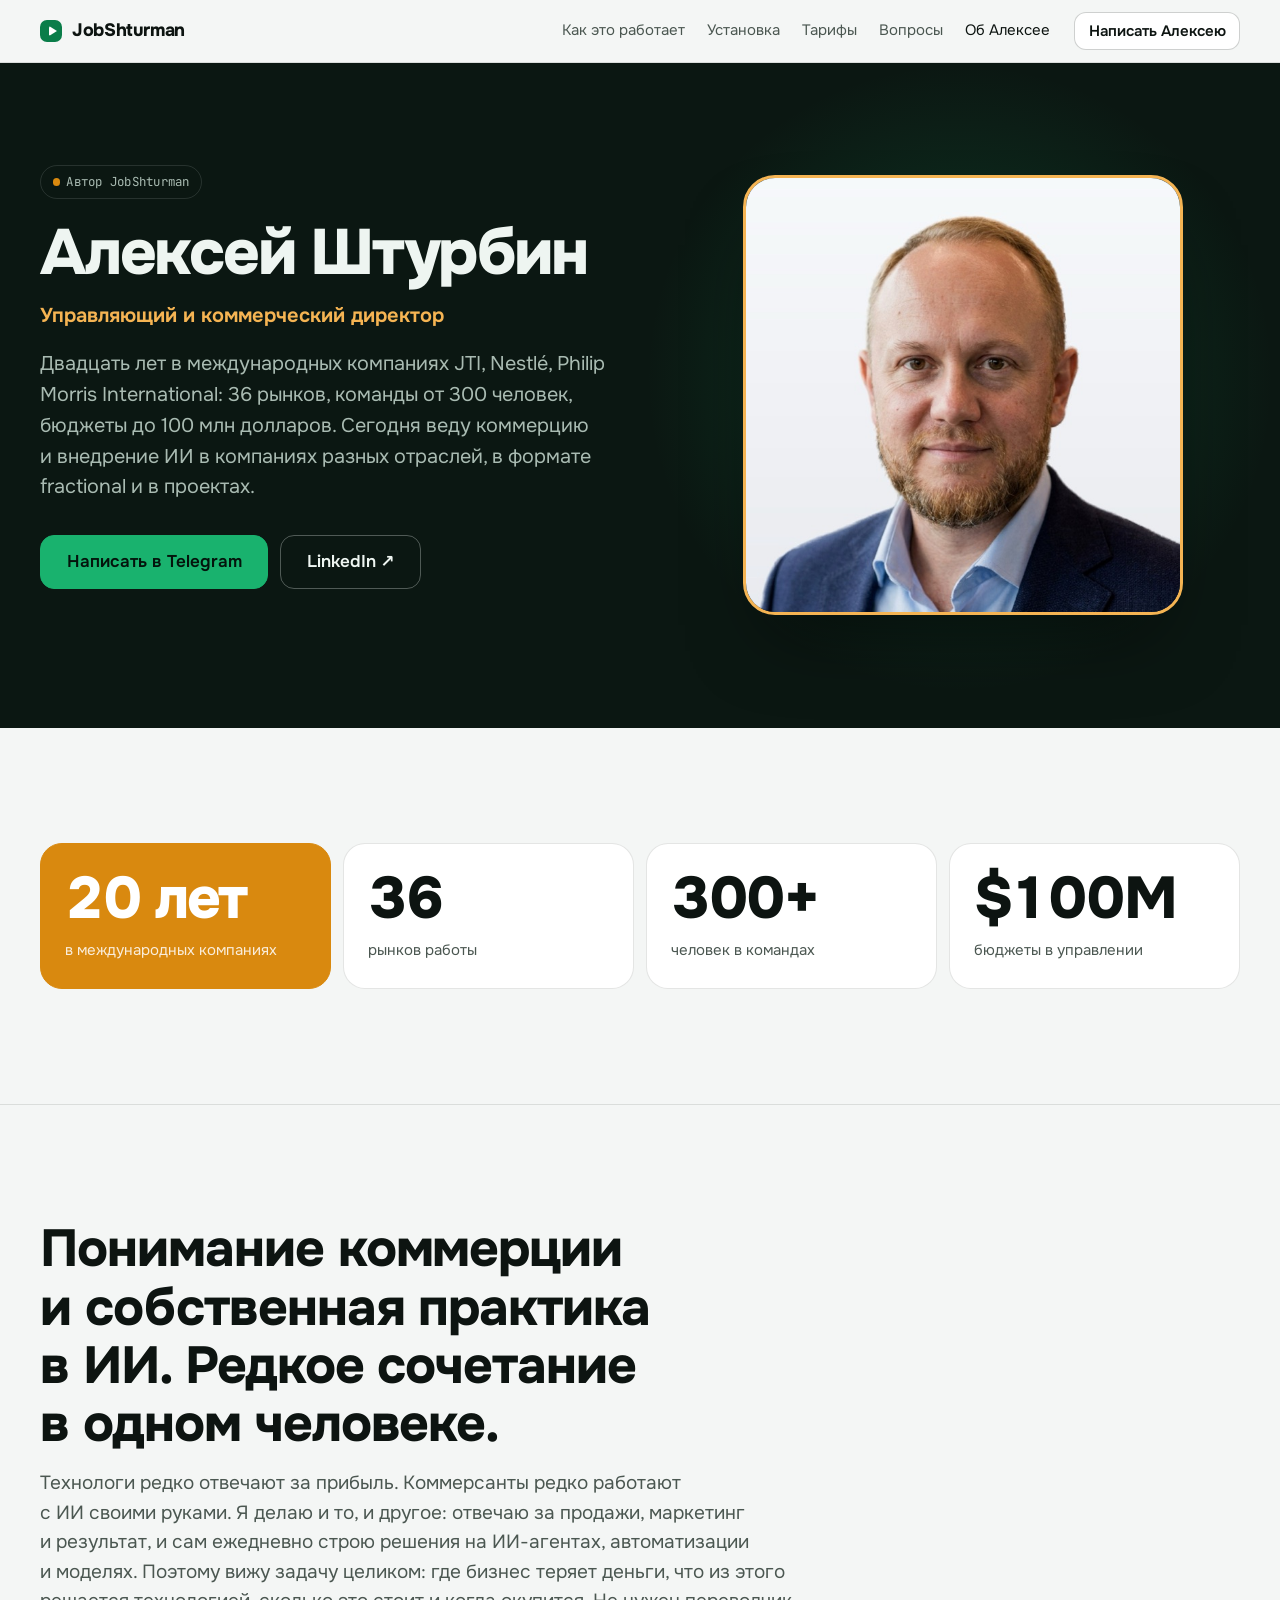
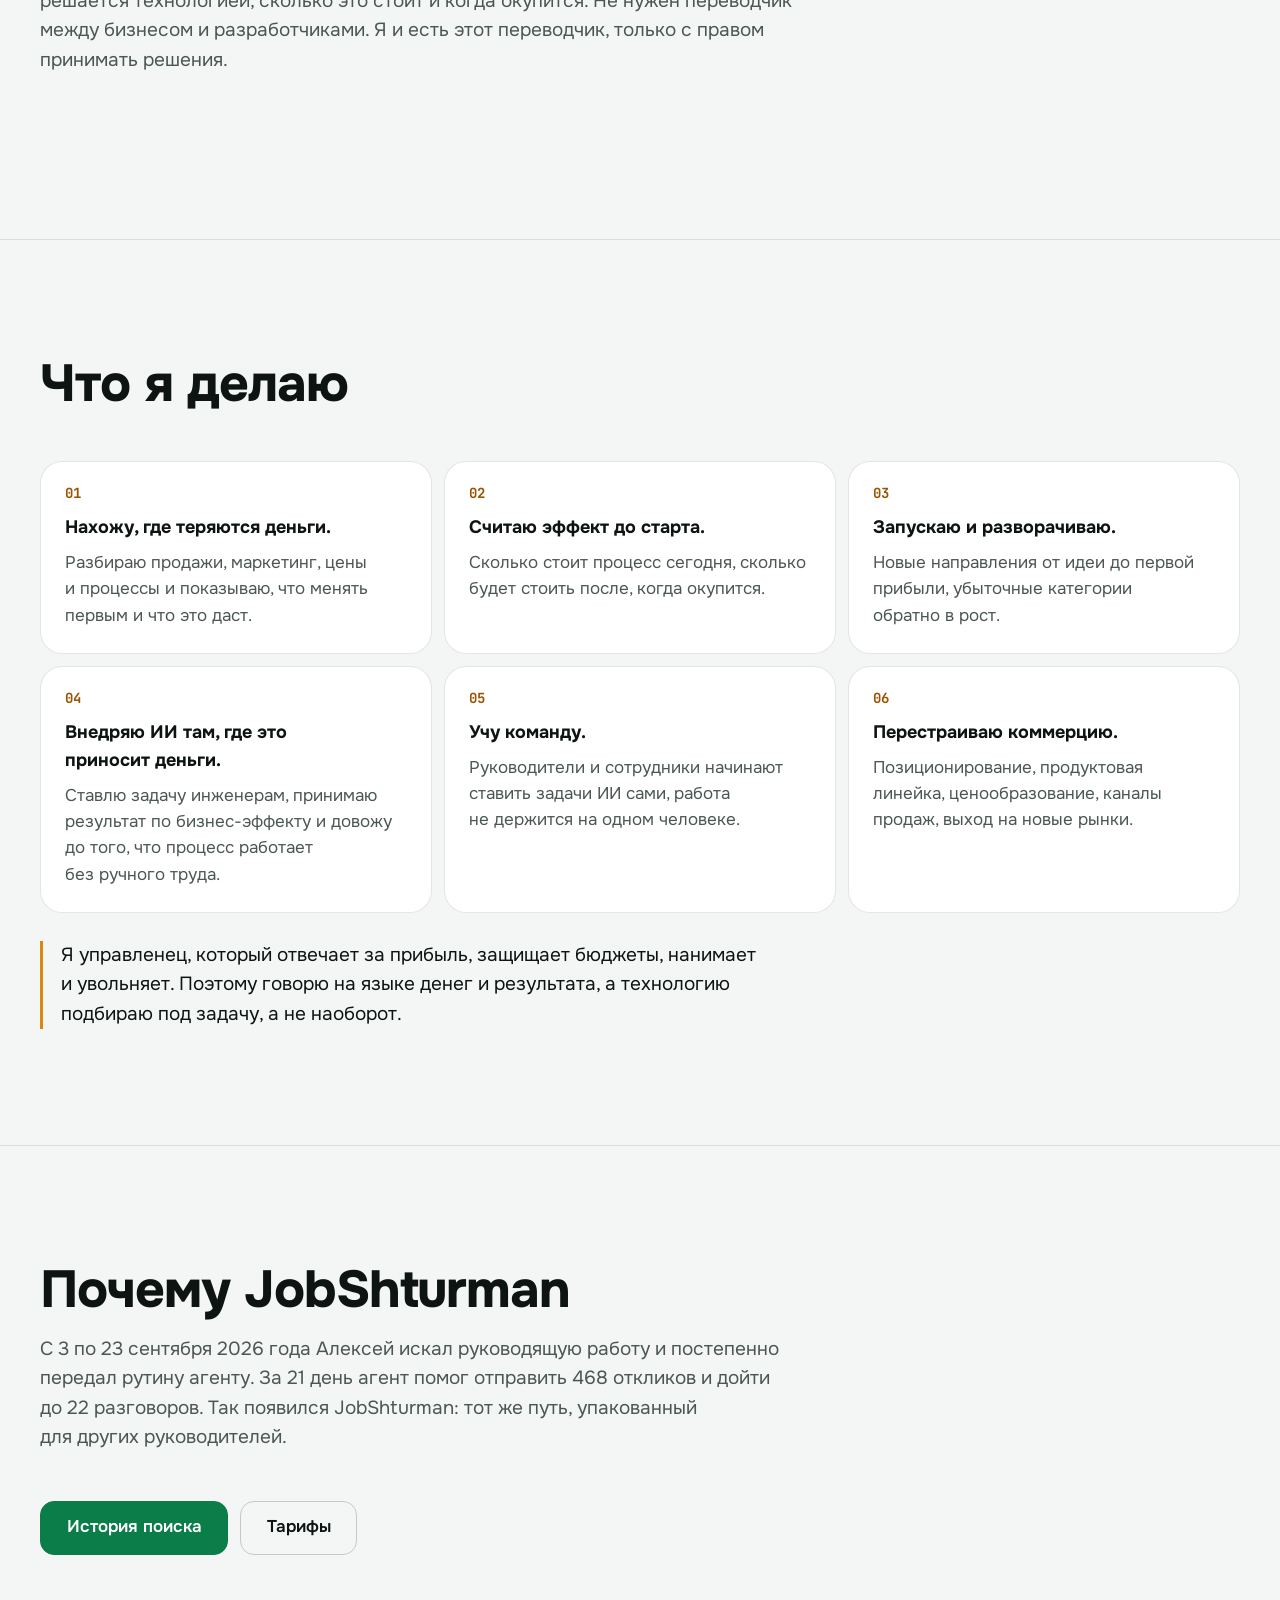
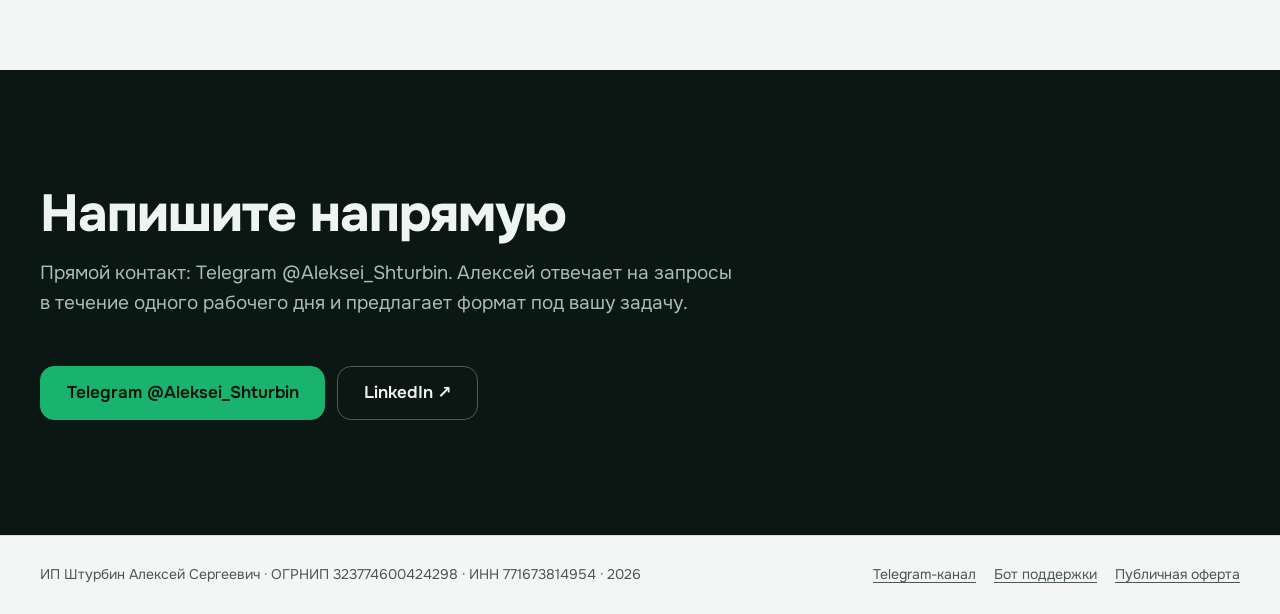
==== landing/alexey/index.html @ bc8b9fa5 "feat: страница Алексея /alexey/; hrs 0.2.1 — навык Claude Code в CLAUDE_CONFIG_DIR ## Contribution —" ====
<!doctype html>
<html lang="ru">
  <head>
    <meta charset="utf-8">
    <meta name="viewport" content="width=device-width, initial-scale=1">
    <meta name="color-scheme" content="light dark">
    <title>Алексей Штурбин — автор JobShturman</title>
    <meta name="description" content="Управляющий и коммерческий директор. Двадцать лет в JTI, Nestlé, Philip Morris International: 36 рынков, команды от 300 человек, бюджеты до 100 млн долларов. Автор JobShturman.">
    <meta property="og:type" content="profile">
    <meta property="og:locale" content="ru_RU">
    <meta property="og:site_name" content="JobShturman" data-brand-attr="content">
    <meta property="og:title" content="Алексей Штурбин — автор JobShturman" data-brand-attr="content">
    <meta property="og:description" content="Двадцать лет в JTI, Nestlé, Philip Morris International: 36 рынков, команды от 300 человек, бюджеты до 100 млн долларов.">
    <meta property="og:url" content="https://tools.owai.ru/jobshturman/alexey/">
    <meta property="og:image" content="https://tools.owai.ru/jobshturman/alexey/alexey-shturbin.jpg">
    <link rel="canonical" href="https://tools.owai.ru/jobshturman/alexey/">
    <link rel="preload" href="../fonts/onest-cyrillic-wght-normal.woff2" as="font" type="font/woff2" crossorigin>
    <link rel="stylesheet" href="../styles.css">
    <script>document.documentElement.classList.add("js");</script>
    <script src="../main.js" defer></script>
  </head>
  <body>
    <a class="skip-link" href="#main">Перейти к содержимому</a>
    <header class="site-header">
      <a class="wordmark" href="../" aria-label="JobShturman, на главную" data-brand-attr="aria-label"><span class="wordmark-mark" aria-hidden="true"></span><span data-brand>JobShturman</span></a>
      <nav aria-label="Разделы сайта">
        <a href="../#path">Как это работает</a>
        <a href="../#how">Установка</a>
        <a href="../#tariffs">Тарифы</a>
        <a href="../#faq">Вопросы</a>
        <a href="./" aria-current="page">Об Алексее</a>
      </nav>
      <a class="button small" href="https://t.me/Aleksei_Shturbin" data-link="author">Написать Алексею</a>
    </header>

    <main id="main" tabindex="-1">
      <section class="hero profile-hero" aria-labelledby="profile-title">
        <div class="hero-inner">
          <div class="hero-text">
            <p class="hero-kicker"><span class="dot dot-people" aria-hidden="true"></span><span>Автор <span data-brand>JobShturman</span></span></p>
            <h1 id="profile-title">Алексей Штурбин</h1>
            <p class="profile-role">Управляющий и коммерческий директор</p>
            <p class="lead">Двадцать лет в международных компаниях JTI, Nestlé, Philip Morris International: 36 рынков, команды от 300 человек, бюджеты до 100 млн долларов. Сегодня веду коммерцию и внедрение ИИ в компаниях разных отраслей, в формате fractional и в проектах.</p>
            <div class="actions">
              <a class="button primary large" href="https://t.me/Aleksei_Shturbin" data-link="author">Написать в Telegram</a>
              <a class="button ghost large" href="https://www.linkedin.com/in/alexey-shturbin">LinkedIn ↗</a>
            </div>
          </div>
          <figure class="profile-photo">
            <img src="alexey-shturbin.jpg" alt="Алексей Штурбин — управляющий и коммерческий директор" width="640" height="640" fetchpriority="high">
          </figure>
        </div>
      </section>

      <section class="band" aria-label="Алексей в цифрах">
        <div class="wrap">
          <dl class="numbers profile-numbers">
            <div><dt>в международных компаниях</dt><dd>20&nbsp;лет</dd></div>
            <div><dt>рынков работы</dt><dd>36</dd></div>
            <div><dt>человек в командах</dt><dd>300+</dd></div>
            <div><dt>бюджеты в управлении</dt><dd>$100M</dd></div>
          </dl>
        </div>
      </section>

      <section class="band" aria-labelledby="rare-title">
        <div class="wrap">
          <div class="section-head">
            <h2 id="rare-title">Понимание коммерции и собственная практика в ИИ. Редкое сочетание в одном человеке.</h2>
            <p>Технологи редко отвечают за прибыль. Коммерсанты редко работают с ИИ своими руками. Я делаю и то, и другое: отвечаю за продажи, маркетинг и результат, и сам ежедневно строю решения на ИИ-агентах, автоматизации и моделях. Поэтому вижу задачу целиком: где бизнес теряет деньги, что из этого решается технологией, сколько это стоит и когда окупится. Не нужен переводчик между бизнесом и разработчиками. Я и есть этот переводчик, только с правом принимать решения.</p>
          </div>
        </div>
      </section>

      <section class="band" aria-labelledby="does-title">
        <div class="wrap">
          <div class="section-head">
            <h2 id="does-title">Что я делаю</h2>
          </div>
          <ol class="does">
            <li><b>Нахожу, где теряются деньги.</b> Разбираю продажи, маркетинг, цены и процессы и показываю, что менять первым и что это даст.</li>
            <li><b>Считаю эффект до старта.</b> Сколько стоит процесс сегодня, сколько будет стоить после, когда окупится.</li>
            <li><b>Запускаю и разворачиваю.</b> Новые направления от идеи до первой прибыли, убыточные категории обратно в рост.</li>
            <li><b>Внедряю ИИ там, где это приносит деньги.</b> Ставлю задачу инженерам, принимаю результат по бизнес-эффекту и довожу до того, что процесс работает без ручного труда.</li>
            <li><b>Учу команду.</b> Руководители и сотрудники начинают ставить задачи ИИ сами, работа не держится на одном человеке.</li>
            <li><b>Перестраиваю коммерцию.</b> Позиционирование, продуктовая линейка, ценообразование, каналы продаж, выход на новые рынки.</li>
          </ol>
          <p class="profile-note">Я управленец, который отвечает за прибыль, защищает бюджеты, нанимает и увольняет. Поэтому говорю на языке денег и результата, а технологию подбираю под задачу, а не наоборот.</p>
        </div>
      </section>

      <section class="band" aria-labelledby="why-title">
        <div class="wrap">
          <div class="section-head">
            <h2 id="why-title">Почему <span data-brand>JobShturman</span></h2>
            <p>С 3 по 23 сентября 2026 года Алексей искал руководящую работу и постепенно передал рутину агенту. За 21 день агент помог отправить 468 откликов и дойти до 22 разговоров. Так появился <span data-brand>JobShturman</span>: тот же путь, упакованный для других руководителей.</p>
          </div>
          <div class="actions">
            <a class="button primary large" href="../#story">История поиска</a>
            <a class="button ghost large" href="../#tariffs">Тарифы</a>
          </div>
        </div>
      </section>

      <section class="contact" aria-labelledby="contact-title">
        <div class="wrap">
          <div class="section-head">
            <h2 id="contact-title">Напишите напрямую</h2>
            <p>Прямой контакт: Telegram @Aleksei_Shturbin. Алексей отвечает на запросы в течение одного рабочего дня и предлагает формат под вашу задачу.</p>
          </div>
          <div class="actions">
            <a class="button primary large" href="https://t.me/Aleksei_Shturbin" data-link="author">Telegram @Aleksei_Shturbin</a>
            <a class="button ghost large" href="https://www.linkedin.com/in/alexey-shturbin">LinkedIn ↗</a>
          </div>
        </div>
      </section>
    </main>

    <footer class="site-footer">
      <p class="legal">ИП Штурбин Алексей Сергеевич · ОГРНИП 323774600424298 · ИНН 771673814954 · 2026</p>
      <ul class="footer-links">
        <li><a href="#tg-channel-todo" data-link="channel">Telegram-канал</a></li>
        <li><a href="#tg-bot-todo" data-link="bot">Бот поддержки</a></li>
        <li><a href="../oferta/">Публичная оферта</a></li>
      </ul>
    </footer>
  </body>
</html>
---- landing/styles.css ----
/* JobShturman — лендинг и оферта.
   Шрифты: Onest и JetBrains Mono (SIL OFL 1.1, лицензии в fonts/).
   Цвет по ролям: синий — вы, зелёный — агент, янтарный — люди. */

@font-face {
  font-family: "Onest";
  src: url("fonts/onest-cyrillic-wght-normal.woff2") format("woff2-variations");
  font-weight: 100 900;
  font-display: swap;
  unicode-range: U+0301, U+0400-045F, U+0490-0491, U+04B0-04B1, U+2116;
}
@font-face {
  font-family: "Onest";
  src: url("fonts/onest-latin-wght-normal.woff2") format("woff2-variations");
  font-weight: 100 900;
  font-display: swap;
  unicode-range: U+0000-00FF, U+0131, U+0152-0153, U+02BB-02BC, U+02C6, U+02DA, U+02DC, U+0304, U+0308, U+0329, U+2000-206F, U+20AC, U+2122, U+2191, U+2193, U+2212, U+2215, U+FEFF, U+FFFD;
}
@font-face {
  font-family: "JetBrains Mono";
  src: url("fonts/jetbrains-mono-cyrillic-wght-normal.woff2") format("woff2-variations");
  font-weight: 100 800;
  font-display: swap;
  unicode-range: U+0301, U+0400-045F, U+0490-0491, U+04B0-04B1, U+2116;
}
@font-face {
  font-family: "JetBrains Mono";
  src: url("fonts/jetbrains-mono-latin-wght-normal.woff2") format("woff2-variations");
  font-weight: 100 800;
  font-display: swap;
  unicode-range: U+0000-00FF, U+0131, U+0152-0153, U+02BB-02BC, U+02C6, U+02DA, U+02DC, U+0304, U+0308, U+0329, U+2000-206F, U+20AC, U+2122, U+2191, U+2193, U+2212, U+2215, U+FEFF, U+FFFD;
}

:root {
  color-scheme: light dark;
  --font: "Onest", ui-sans-serif, system-ui, -apple-system, "Segoe UI", sans-serif;
  --mono: "JetBrains Mono", ui-monospace, "SF Mono", Menlo, Consolas, monospace;

  --bg: light-dark(#f4f6f5, #0b0f0d);
  --surface: light-dark(#ffffff, #121815);
  --surface-2: light-dark(#e9eeeb, #18201c);
  --ink: light-dark(#0d1411, #edf2ef);
  --muted: light-dark(#4b5751, #a5b1ab);
  --line: light-dark(rgb(13 20 17 / 11%), rgb(237 242 239 / 12%));
  --line-strong: light-dark(rgb(13 20 17 / 20%), rgb(237 242 239 / 22%));

  --agent: light-dark(#077544, #3ed693);
  --agent-solid: #0a7d49;
  --agent-soft: light-dark(#dff2e8, #10291d);
  --you: light-dark(#1f4fd1, #8cb0ff);
  --you-solid: #2459e0;
  --you-soft: light-dark(#e3eafc, #142040);
  --people: light-dark(#9a5300, #f5b453);
  --people-solid: #d9890f;
  --people-soft: light-dark(#fbeedb, #2e2110);

  --hero-bg: #0b1712;
  --hero-ink: #eef5f1;
  --hero-muted: #a9bbb2;
  --hero-line: rgb(238 245 241 / 12%);

  --radius: 14px;
  --radius-lg: 22px;
  --gutter: 16px;
  --wrap: min(1200px, 100% - 2 * var(--gutter));
  --ease: cubic-bezier(.2, .7, .2, 1);
}

*, *::before, *::after { box-sizing: border-box; }
[hidden] { display: none !important; }
* { margin: 0; }
html { -webkit-text-size-adjust: 100%; scroll-behavior: smooth; scroll-padding-top: 80px; }
@media (prefers-reduced-motion: reduce) { html { scroll-behavior: auto; } }
body {
  font-family: var(--font);
  font-size: 1.0625rem;
  line-height: 1.55;
  color: var(--ink);
  background: var(--bg);
  font-size-adjust: from-font;
  -webkit-font-smoothing: antialiased;
}
img, svg { display: block; max-width: 100%; }
a { color: inherit; text-underline-offset: .2em; }
a:hover { text-decoration-thickness: 2px; }
:focus-visible { outline: 3px solid var(--you); outline-offset: 3px; border-radius: 6px; }
h1, h2, h3 { line-height: 1.12; letter-spacing: -0.02em; text-wrap: balance; }
p, li, dd { text-wrap: pretty; }
code, .mono { font-family: var(--mono); font-size: .88em; }
.small { font-size: .875rem; }
.muted { color: var(--muted); }

.skip-link { position: absolute; left: 12px; top: -60px; z-index: 50; background: var(--ink); color: var(--bg); padding: 10px 14px; border-radius: 10px; }
.skip-link:focus { top: 12px; }
main:focus { outline: none; }

/* Dots and tags — the role colour code */
.dot { display: inline-block; inline-size: .6em; block-size: .6em; border-radius: 50%; vertical-align: .08em; margin-inline-end: .45em; flex: none; }
.dot-agent { background: var(--agent-solid); }
.dot-you { background: var(--you-solid); }
.dot-people { background: var(--people-solid); }
.tag { display: inline-flex; align-items: center; gap: .4em; font-size: .8125rem; font-weight: 600; padding: .3em .7em; border-radius: 999px; }
.tag::before { content: ""; inline-size: .5em; block-size: .5em; border-radius: 50%; background: currentColor; }
.tag-agent { color: var(--agent); background: var(--agent-soft); }
.tag-you { color: var(--you); background: var(--you-soft); }
.tag-people { color: var(--people); background: var(--people-soft); }

/* Buttons */
.button {
  display: inline-flex; align-items: center; justify-content: center; gap: .5em;
  min-block-size: 44px; padding: .6em 1.15em;
  font: 600 1rem/1.2 var(--font); text-decoration: none; cursor: pointer;
  color: var(--ink); background: var(--surface); border: 1.5px solid var(--line-strong); border-radius: 12px;
  transition: background-color .2s var(--ease), border-color .2s var(--ease), translate .2s var(--ease);
}
.button:hover { border-color: var(--ink); text-decoration: none; }
.button:active { translate: 0 1px; }
.button.primary { color: #fff; background: var(--agent-solid); border-color: var(--agent-solid); }
.button.primary:hover { background: #086b3e; border-color: #086b3e; }
.button.small { min-block-size: 38px; padding: .45em .9em; font-size: .9375rem; }
.button.large { min-block-size: 54px; padding: .8em 1.5em; font-size: 1.0625rem; border-radius: 14px; }
.button.ghost { background: transparent; }

/* Header */
.site-header {
  position: sticky; top: 0; z-index: 20;
  display: flex; align-items: center; gap: 24px;
  padding: 12px max(var(--gutter), (100% - 1200px) / 2);
  background: color-mix(in srgb, var(--bg) 86%, transparent);
  backdrop-filter: blur(12px); -webkit-backdrop-filter: blur(12px);
  border-bottom: 1px solid var(--line);
}
.wordmark { display: inline-flex; align-items: center; gap: 10px; font-weight: 750; font-size: 1.125rem; letter-spacing: -0.02em; text-decoration: none; }
.wordmark-mark { inline-size: 22px; block-size: 22px; border-radius: 7px; background: var(--agent-solid); position: relative; }
.wordmark-mark::after { content: ""; position: absolute; inset: 6px 5px 6px 9px; border-radius: 2px 6px 6px 2px; background: #fff; clip-path: polygon(0 0, 100% 50%, 0 100%); }
.site-header nav { display: flex; gap: 22px; margin-inline-start: auto; font-size: .9375rem; }
.site-header nav a { text-decoration: none; color: var(--muted); }
.site-header nav a:hover, .site-header nav a[aria-current] { color: var(--ink); }

/* Layout */
.wrap { inline-size: var(--wrap); margin-inline: auto; }
.band { padding-block: clamp(64px, 9vw, 120px); }
.band + .band { border-top: 1px solid var(--line); }
.section-head { max-inline-size: 760px; margin-block-end: clamp(28px, 4vw, 48px); }
.section-head h2 { font-size: clamp(2rem, 1.3rem + 2.6vw, 3.25rem); font-weight: 750; }
.section-head p { margin-block-start: 16px; font-size: 1.1875rem; color: var(--muted); }
.note { margin-block-start: 28px; max-inline-size: 760px; color: var(--muted); font-size: .9875rem; }
.note code { font-size: .85em; padding: .1em .35em; border-radius: 6px; background: var(--surface-2); overflow-wrap: anywhere; }
.actions { display: flex; flex-wrap: wrap; gap: 12px; }

/* Hero */
.hero { background: var(--hero-bg); color: var(--hero-ink); overflow: clip; position: relative; isolation: isolate; color-scheme: dark; }
.hero::before {
  content: ""; position: absolute; inset: -20% -10% auto auto; inline-size: 70vw; block-size: 70vw; z-index: -1;
  background: radial-gradient(closest-side, rgb(35 196 120 / 22%), transparent 70%);
}
.hero-inner { inline-size: var(--wrap); margin-inline: auto; display: grid; grid-template-columns: minmax(0, 1.05fr) minmax(0, 1fr); gap: clamp(32px, 5vw, 72px); align-items: center; padding-block: clamp(56px, 8vw, 112px); }
.hero-kicker { display: inline-flex; align-items: center; font-family: var(--mono); font-size: .8125rem; letter-spacing: .02em; color: var(--hero-muted); padding: .45em .9em; border: 1px solid var(--hero-line); border-radius: 999px; }
.hero h1 { margin-block: 22px 22px; font-size: clamp(2.375rem, 1.4rem + 3.6vw, 4rem); font-weight: 800; letter-spacing: -0.035em; line-height: 1.02; }
.hero .lead { font-size: clamp(1.0625rem, 1rem + .3vw, 1.25rem); color: var(--hero-muted); max-inline-size: 60ch; }
.hero .actions { margin-block: 32px 36px; }
.hero .button.ghost { color: var(--hero-ink); border-color: rgb(238 245 241 / 30%); }
.hero .button.ghost:hover { border-color: var(--hero-ink); }
.hero .button.primary { background: #19b26e; border-color: #19b26e; color: #04140c; }
.hero .button.primary:hover { background: #2fcb84; border-color: #2fcb84; }
.facts { list-style: none; padding: 0; display: grid; gap: 10px; font-size: .9375rem; color: var(--hero-muted); }
.facts li { padding-inline-start: 22px; position: relative; }
.facts li::before { content: ""; position: absolute; left: 0; top: .5em; inline-size: 10px; block-size: 10px; border-radius: 3px; background: #19b26e; }
.facts li:nth-child(3)::before { background: var(--you-solid); }
.facts strong { color: var(--hero-ink); font-weight: 650; }

/* Страница Алексея: человек, поэтому акцент янтарный */
.profile-role { margin-block: -8px 18px; font-size: 1.25rem; font-weight: 650; color: var(--p, #f5b453); }
.profile-photo { justify-self: center; inline-size: min(100%, 440px); }
.profile-photo img { display: block; inline-size: 100%; block-size: auto; aspect-ratio: 1; object-fit: cover; border-radius: 32px; border: 3px solid #f5b453; box-shadow: 0 40px 80px -30px rgb(0 0 0 / 60%); }
.profile-numbers > div:first-child { background: var(--people-solid); border-color: var(--people-solid); color: #fff; }
.profile-numbers > div:first-child dt { color: rgb(255 255 255 / 85%); }
.does { list-style: none; padding: 0; display: grid; grid-template-columns: repeat(3, minmax(0, 1fr)); gap: 12px; counter-reset: does; }
.does li { counter-increment: does; display: grid; align-content: start; gap: 8px; padding: 24px; border-radius: var(--radius-lg); background: var(--surface); border: 1px solid var(--line); color: var(--muted); }
.does li::before { content: counter(does, decimal-leading-zero); font: 700 .875rem/1 var(--mono); color: var(--people); margin-block-end: 6px; }
.does b { display: block; color: var(--ink); font-size: 1.125rem; }
.profile-note { margin-block-start: 28px; max-inline-size: 760px; font-size: 1.1875rem; padding-inline-start: 18px; border-inline-start: 3px solid var(--people-solid); }

/* Hero scene — the looping product demo */
.hero-demo { min-inline-size: 0; }
.scene {
  --a: #33d18b; --y: #6f9bff; --p: #f5b453;
  background: #0f1f18; border: 1px solid var(--hero-line); border-radius: var(--radius-lg);
  box-shadow: 0 40px 80px -30px rgb(0 0 0 / 60%);
  overflow: hidden; font-size: .9375rem;
}
.scene-bar { display: flex; align-items: center; gap: 12px; padding: 12px 16px; border-bottom: 1px solid var(--hero-line); font-size: .8125rem; color: var(--hero-muted); }
.dots { display: flex; gap: 6px; }
.dots i { inline-size: 10px; block-size: 10px; border-radius: 50%; background: rgb(238 245 241 / 18%); }
.scene-title { font-family: var(--mono); white-space: nowrap; overflow: hidden; text-overflow: ellipsis; min-inline-size: 0; }
.scene-step { margin-inline-start: auto; font-family: var(--mono); color: var(--a); white-space: nowrap; }
.scene-bar .scene-pause { flex: none; }
.scene-bar .scene-pause { min-block-size: 28px; padding: .4em .75em; }
.scene-body { display: grid; padding: 18px; min-block-size: 340px; }
.pane { grid-area: 1 / 1; opacity: 0; translate: 0 12px; transition: opacity .5s var(--ease), translate .5s var(--ease); pointer-events: none; }
.scene[data-scene="1"] .pane-pick, .scene[data-scene="2"] .pane-chat,
.scene[data-scene="3"] .pane-resume, .scene[data-scene="4"] .pane-resume,
.scene[data-scene="5"] .pane-list, .scene[data-scene="6"] .pane-list,
.scene[data-scene="7"] .pane-sent { opacity: 1; translate: 0 0; }

/* Заголовок окна показывает выбранного агента */
.scene-title { display: inline-flex; align-items: center; gap: 8px; }
.scene-title .logo { inline-size: 16px; block-size: 16px; }
.ag { display: none; align-items: center; gap: 8px; color: var(--hero-ink); }
.scene[data-agent="claude"] .ag-claude, .scene[data-agent="codex"] .ag-codex { display: inline-flex; }
.scene[data-scene="1"] .ag, .scene[data-scene="1"] .ag-sep { display: none; }

/* Кадр 1: выбор агента */
.pick { display: grid; grid-template-columns: 1fr 1fr; gap: 12px; }
.pick-card {
  position: relative; display: grid; justify-items: start; gap: 4px; padding: 18px 16px; border-radius: 14px;
  background: rgb(238 245 241 / 5%); border: 1.5px solid rgb(238 245 241 / 12%); color: var(--hero-ink);
  transition: border-color .35s var(--ease) 1.2s, background-color .35s var(--ease) 1.2s, scale .35s var(--ease) 1.2s;
}
.pick-card .logo { inline-size: 36px; block-size: 36px; margin-block-end: 8px; }
.pick-card b { font-size: 1.0625rem; }
.pick-card small { color: var(--hero-muted); font-size: .8125rem; }
.pick-card .tick { position: absolute; inset-block-start: 14px; inset-inline-end: 14px; }
.scene[data-scene="1"] .pick-card { animation: rise .5s var(--ease) both; }
.scene[data-scene="1"] .pick-codex { animation-delay: .15s; }
.scene[data-scene="1"][data-agent="claude"] .pick-claude,
.scene[data-scene="1"][data-agent="codex"] .pick-codex { border-color: var(--y); background: rgb(111 155 255 / 12%); scale: 1.02; }
.scene[data-scene="1"][data-agent="claude"] .pick-claude .tick,
.scene[data-scene="1"][data-agent="codex"] .pick-codex .tick,
.scene[data-scene="4"] .stamp .tick { background: var(--y); border-color: var(--y); transition-delay: 1.2s; }
.scene[data-scene="1"][data-agent="claude"] .pick-claude .tick::after,
.scene[data-scene="1"][data-agent="codex"] .pick-codex .tick::after,
.scene[data-scene="4"] .stamp .tick::after { content: ""; position: absolute; inset: 3px 6px 6px 5px; border: solid #0b1712; border-width: 0 2px 2px 0; rotate: 40deg; }
.pick-note { margin-block-start: 16px; color: var(--hero-muted); font-size: .8125rem; }

/* Кадр 2: человек рассказывает, агент записывает факты */
.bubble { padding: 12px 14px; border-radius: 14px; line-height: 1.45; opacity: 0; translate: 0 8px; transition: opacity .45s var(--ease), translate .45s var(--ease); }
.bubble-you { justify-self: end; max-inline-size: 90%; margin-inline-start: auto; background: rgb(111 155 255 / 16%); border: 1px solid rgb(111 155 255 / 40%); border-end-end-radius: 4px; color: var(--hero-ink); }
.bubble-agent { margin-block-start: 12px; max-inline-size: 94%; background: rgb(51 209 139 / 10%); border: 1px solid rgb(51 209 139 / 35%); border-end-start-radius: 4px; color: var(--hero-ink); transition-delay: 1s; }
.scene[data-scene="2"] .bubble { opacity: 1; translate: 0 0; }
.chips { list-style: none; padding: 0; margin-block-start: 10px; display: flex; flex-wrap: wrap; gap: 6px; }
.chips li { font-family: var(--mono); font-size: .75rem; padding: .35em .6em; border-radius: 6px; background: rgb(51 209 139 / 18%); color: var(--a); opacity: 0; scale: .9; transition: opacity .3s var(--ease), scale .3s var(--ease); }
.scene[data-scene="2"] .chips li { opacity: 1; scale: 1; transition-delay: calc(var(--i) * 250ms + 1.5s); }

/* Кадр 4: вы согласуете резюме */
.resume { position: relative; }
.stamp { display: inline-flex; align-items: center; gap: 8px; justify-self: start; margin-block-start: 4px; padding: .45em .8em; border-radius: 8px; font-weight: 700; font-size: .8125rem; color: #1f4fd1; background: #e3eafc; opacity: 0; scale: .9; transition: opacity .35s var(--ease) .6s, scale .35s var(--ease) .6s; }
.stamp .tick { border-color: rgb(31 79 209 / 40%); }
.scene[data-scene="4"] .stamp { opacity: 1; scale: 1; }

.sending { display: flex; align-items: center; gap: 8px; margin-block-end: 16px; color: var(--hero-muted); font-size: .8125rem; }
.pane-head { display: flex; justify-content: space-between; gap: 12px; color: var(--hero-muted); font-size: .8125rem; margin-block-end: 14px; }
.count b { color: var(--hero-ink); font-weight: 700; }

.vac { list-style: none; padding: 0; display: grid; gap: 8px; }
.vac li {
  display: grid; grid-template-columns: auto 1fr auto; align-items: center; gap: 12px;
  padding: 12px 14px; border-radius: 12px; background: rgb(238 245 241 / 5%); border: 1px solid transparent;
  transition: border-color .35s var(--ease), background-color .35s var(--ease), opacity .35s var(--ease);
}
.scene[data-scene="5"] .vac li { animation: rise .5s var(--ease) both; animation-delay: calc(var(--i) * 140ms + 150ms); }
@keyframes rise { from { opacity: 0; translate: 0 10px; } }
.vac-name { display: grid; font-weight: 600; color: var(--hero-ink); }
.vac-name small { font-weight: 400; font-size: .8125rem; color: var(--hero-muted); }
.tick { inline-size: 20px; block-size: 20px; border-radius: 6px; border: 1.5px solid rgb(238 245 241 / 30%); transition: background-color .25s var(--ease), border-color .25s var(--ease); position: relative; }
.score { font-family: var(--mono); font-weight: 700; font-size: .8125rem; inline-size: 30px; block-size: 26px; display: grid; place-items: center; border-radius: 8px; }
.s5 { background: var(--a); color: #04140c; }
.s4 { background: rgb(51 209 139 / 22%); color: var(--a); }
.s3 { background: rgb(238 245 241 / 8%); color: var(--hero-muted); }
.scene[data-scene="6"] .vac li:not(.skip) { border-color: rgb(111 155 255 / 55%); background: rgb(111 155 255 / 10%); }
.scene[data-scene="6"] .vac li:not(.skip) .tick { background: var(--y); border-color: var(--y); }
.scene[data-scene="6"] .vac li:not(.skip) .tick::after { content: ""; position: absolute; inset: 3px 6px 6px 5px; border: solid #0b1712; border-width: 0 2px 2px 0; rotate: 40deg; }
.scene[data-scene="6"] .vac li.skip { opacity: .4; }
.scene[data-scene="6"] .vac li:nth-child(1) { transition-delay: .1s; }
.scene[data-scene="6"] .vac li:nth-child(2) { transition-delay: .5s; }
.scene[data-scene="6"] .vac li:nth-child(4) { transition-delay: .9s; }

.resume { background: #f4f7f5; color: #0d1411; border-radius: 12px; padding: 20px 22px; display: grid; gap: 10px; }
.r-title { font-weight: 750; font-size: 1.0625rem; padding-block-end: 8px; border-bottom: 1px solid rgb(13 20 17 / 12%); }
.r-line { font-size: .9375rem; }
.r-line.muted { font-size: .8125rem; color: #5b6862; }
.resume mark { color: inherit; background: linear-gradient(transparent 55%, rgb(25 178 110 / 35%) 0) no-repeat; background-size: 0% 100%; transition: background-size .7s var(--ease); }
.scene:is([data-scene="3"], [data-scene="4"]) .resume mark { background-size: 100% 100%; }
.scene[data-scene="3"] .r-line:nth-child(3) mark { transition-delay: .5s; }
.scene[data-scene="3"] .r-line:nth-child(4) mark { transition-delay: 1s; }

.funnel { display: grid; gap: 14px; }
.f-row { display: grid; grid-template-columns: 110px 40px 1fr; align-items: center; gap: 12px; color: var(--hero-muted); }
.f-row b { color: var(--hero-ink); font-family: var(--mono); font-size: 1.125rem; text-align: end; }
.f-row i { block-size: 12px; inline-size: max(calc(var(--w) * 100%), 12px); border-radius: 6px; background: var(--a); clip-path: inset(0 100% 0 0 round 6px); transition: clip-path .8s var(--ease); }
.scene[data-scene="7"] .f-row i { clip-path: inset(0 0 0 0 round 6px); }
.scene[data-scene="7"] .f-row:nth-child(2) i { transition-delay: .25s; }
.scene[data-scene="7"] .f-row:nth-child(3) i { transition-delay: .5s; }
.toast { margin-block-start: 24px; display: flex; align-items: center; padding: 12px 14px; border-radius: 12px; background: rgb(245 180 83 / 12%); color: var(--hero-ink); border: 1px solid rgb(245 180 83 / 35%); font-weight: 600; opacity: 0; translate: 0 8px; transition: opacity .5s var(--ease) 1.1s, translate .5s var(--ease) 1.1s; }
.toast .dot { background: var(--p); }
.scene[data-scene="7"] .toast { opacity: 1; translate: 0 0; }

.scene-legend { margin-block-start: 14px; }
.scene-steps { list-style: none; padding: 0; display: flex; flex-wrap: wrap; gap: 6px; }
.scene-steps button { padding-inline: .7em; }
.scene-steps button, .scene-pause {
  font: 500 .8125rem/1 var(--font); color: var(--hero-muted); background: transparent; cursor: pointer;
  border: 1px solid var(--hero-line); border-radius: 999px; padding: .55em .85em; min-block-size: 32px;
  display: inline-flex; align-items: center; transition: color .25s, border-color .25s, background-color .25s;
}
.scene-steps .dot { margin-inline-end: .5em; }
.scene-steps li.is-active button { color: var(--hero-ink); border-color: rgb(238 245 241 / 40%); background: rgb(238 245 241 / 7%); }
.scene-steps button:hover, .scene-pause:hover { color: var(--hero-ink); }
.scene-pause { flex: none; }

/* Numbers */
.numbers { display: grid; grid-template-columns: repeat(4, minmax(0, 1fr)); gap: 12px; }
.numbers > div { display: flex; flex-direction: column-reverse; justify-content: flex-end; gap: 10px; padding: 26px 24px; background: var(--surface); border: 1px solid var(--line); border-radius: var(--radius-lg); }
.numbers dd { font-size: clamp(2.5rem, 1.6rem + 2.6vw, 3.75rem); font-weight: 800; letter-spacing: -0.04em; line-height: 1; font-variant-numeric: tabular-nums; }
.numbers dt { color: var(--muted); font-size: .9375rem; }
.numbers .n-agent { background: var(--agent-solid); border-color: var(--agent-solid); color: #fff; }
.numbers .n-agent dt { color: rgb(255 255 255 / 82%); }
.numbers .n-you dd { color: var(--you); }

/* Path */
.legend { list-style: none; padding: 0; display: flex; flex-wrap: wrap; gap: 8px 20px; margin-block-end: 24px; font-size: .9375rem; font-weight: 600; }
.legend li { display: inline-flex; align-items: center; }
.phases { display: grid; grid-template-columns: minmax(0, 1.25fr) minmax(0, 1fr); gap: 16px; align-items: start; }
.phase { border-radius: var(--radius-lg); padding: clamp(22px, 3vw, 36px); }
.phase-setup { background: var(--surface); border: 1px solid var(--line); }
.phase-daily { border: 1px solid var(--hero-line); background: var(--hero-bg); color: var(--hero-ink); position: sticky; top: 88px; color-scheme: dark; }
.phase-label { font-weight: 700; font-size: 1.0625rem; margin-block-end: 22px; display: flex; align-items: baseline; gap: 10px; flex-wrap: wrap; }
.phase-label .mono { font-size: .75rem; letter-spacing: .06em; text-transform: uppercase; font-weight: 600; padding: .35em .65em; border-radius: 6px; background: var(--surface-2); color: var(--muted); }
.phase-daily .phase-label .mono { background: #19b26e; color: #04140c; }

.path-steps { list-style: none; padding: 0; display: grid; position: relative; isolation: isolate; }
.path-steps::before, .path-steps::after { content: ""; position: absolute; z-index: -1; inset-block: 38px var(--tail, 38px); inset-inline-start: 21px; inline-size: 2px; background: var(--line-strong); }
.path-steps::after { background: var(--agent-solid); transform-origin: top; scale: 1 var(--progress, 0); }
.path-steps li { display: grid; grid-template-columns: 44px 1fr; gap: 18px; padding-block: 16px; position: relative; }
.path-steps li + li { border-top: 1px dashed var(--line); }
.step-n {
  inline-size: 44px; block-size: 44px; border-radius: 50%; display: grid; place-items: center;
  font-family: var(--mono); font-weight: 700; font-size: 1.0625rem;
  background: var(--surface); border: 2px solid var(--line-strong);
  transition: background-color .3s var(--ease), border-color .3s var(--ease), color .3s var(--ease);
}
.path-steps li.is-done .step-n { background: var(--agent-solid); border-color: var(--agent-solid); color: #fff; }
.path-steps h3 { font-size: 1.375rem; font-weight: 700; margin-block: 8px 6px; }
.path-steps p { color: var(--muted); }
.who { display: flex; flex-wrap: wrap; gap: 6px; margin-block: 12px 8px; }
.time { font-family: var(--mono); font-size: .8125rem; color: var(--muted); }
.time::before { content: "⏱ "; }

.daily-head { display: grid; grid-template-columns: 44px 1fr; gap: 18px; }
.daily-head .step-n { background: #19b26e; border-color: #19b26e; color: #04140c; }
.daily-head h3 { font-size: clamp(1.5rem, 1.2rem + 1vw, 2rem); font-weight: 750; margin-block: 6px 8px; }
.daily-head p { color: var(--hero-muted); }
.daily-head .time { color: #7fe0b2; margin-block-start: 10px; }
.loop { list-style: none; padding: 0; margin-block-start: 26px; display: grid; gap: 8px; counter-reset: loop; }
.loop li { display: grid; grid-template-columns: auto 1fr; gap: 2px 12px; padding: 14px 16px; border-radius: 14px; background: rgb(238 245 241 / 6%); border-inline-start: 0; position: relative; }
.loop li::before { content: ""; grid-row: span 2; inline-size: 10px; block-size: 10px; margin-block-start: .45em; border-radius: 50%; background: #33d18b; }
.loop li.l-you::before { background: #6f9bff; }
.loop b { font-weight: 650; }
.loop span { color: var(--hero-muted); font-size: .9375rem; }
.loop li:last-child::after { content: "↻ и снова завтра"; position: absolute; inset-inline-end: 14px; inset-block-start: 14px; font-family: var(--mono); font-size: .75rem; color: #7fe0b2; }

/* Agent + people */
.duo { display: grid; grid-template-columns: 1fr 1fr; gap: clamp(28px, 4vw, 56px); }
.duo .section-head h2 { font-size: clamp(1.75rem, 1.2rem + 1.8vw, 2.5rem); }
.cards { list-style: none; padding: 0; display: grid; gap: 10px; }
.cards li { padding: 20px 22px; border-radius: var(--radius); background: var(--surface); border: 1px solid var(--line); display: grid; grid-template-columns: 12px 1fr; gap: 4px 14px; }
.cards li::before { content: ""; grid-row: span 2; inline-size: 12px; block-size: 12px; border-radius: 4px; margin-block-start: .4em; }
.col-agent .cards li::before { background: var(--agent-solid); }
.col-people .cards li::before { background: var(--people-solid); }
.cards h3 { font-size: 1.125rem; font-weight: 700; }
.cards p { color: var(--muted); }
.col-people .section-head h2 { color: var(--people); }
.col-agent .section-head h2 span { color: var(--agent); }

/* How to start */
.need { background: var(--surface); border: 1px solid var(--line); border-radius: var(--radius-lg); padding: clamp(22px, 3vw, 32px); margin-block-end: 20px; }
.need h3 { font-size: 1.25rem; font-weight: 700; margin-block-end: 18px; }
.need-list { list-style: none; padding: 0; display: grid; grid-template-columns: repeat(4, minmax(0, 1fr)); gap: 12px; counter-reset: need; }
.need-list li { display: grid; gap: 6px; align-content: start; padding: 18px; border-radius: var(--radius); background: var(--bg); counter-increment: need; }
.need-list li::before { content: "✓"; inline-size: 28px; block-size: 28px; display: grid; place-items: center; border-radius: 8px; background: var(--you-soft); color: var(--you); font-weight: 800; margin-block-end: 4px; }
.need-list li:nth-child(3) { background: var(--people-soft); }
.need-list li:nth-child(3)::before { content: "$"; background: var(--people-solid); color: #fff; font-family: var(--mono); }
.need-list b { font-size: 1.0625rem; }
.need-list span { color: var(--muted); font-size: .9375rem; }

.install { border-radius: var(--radius-lg); background: var(--surface); border: 1px solid var(--line); padding: clamp(18px, 3vw, 32px); }
.tabs-row { display: flex; flex-wrap: wrap; align-items: center; gap: 12px; margin-block-end: 24px; }
.tabs { display: inline-flex; gap: 4px; padding: 4px; border-radius: 14px; background: var(--surface-2); }
.soon { list-style: none; padding: 0; display: flex; flex-wrap: wrap; gap: 8px; }
.soon li { display: inline-flex; align-items: center; gap: 8px; min-block-size: 44px; padding: 8px 14px; border-radius: 12px; border: 1.5px dashed var(--line-strong); color: var(--muted); font-weight: 600; cursor: default; }
.soon .logo { filter: grayscale(1); opacity: .7; }
.soon span { font: 600 .6875rem/1 var(--mono); text-transform: uppercase; letter-spacing: .04em; padding: .35em .5em; border-radius: 6px; background: var(--surface-2); color: var(--muted); }
.tabs [role="tab"] { display: inline-flex; align-items: center; gap: 10px; font: 650 1rem/1 var(--font); color: var(--muted); background: transparent; border: 0; border-radius: 10px; padding: 10px 16px; min-block-size: 44px; cursor: pointer; }
.tabs [aria-selected="true"] { background: var(--surface); color: var(--ink); box-shadow: 0 1px 3px rgb(0 0 0 / 12%); }
/* Настоящие знаки Claude и Codex из спрайта в index.html; Codex берёт цвет текста */
.logo { inline-size: 22px; block-size: 22px; flex: none; fill: currentColor; }
.panel { display: grid; grid-template-columns: minmax(0, .9fr) minmax(0, 1.1fr); gap: clamp(20px, 4vw, 48px); align-items: start; }
.install-steps { list-style: none; padding: 0; display: grid; gap: 22px; counter-reset: inst; }
.install-steps li { counter-increment: inst; display: grid; grid-template-columns: 40px 1fr; gap: 6px 16px; }
.install-steps li::before { content: counter(inst); grid-row: span 3; inline-size: 40px; block-size: 40px; border-radius: 50%; display: grid; place-items: center; font: 700 1rem/1 var(--mono); background: var(--you-soft); color: var(--you); }
.install-steps h3 { font-size: 1.1875rem; font-weight: 700; padding-block-start: 8px; }
.install-steps p { color: var(--muted); }
.copy { display: flex; flex-wrap: wrap; align-items: center; gap: 10px; margin-block-start: 10px; padding: 10px 10px 10px 14px; border-radius: 12px; background: var(--bg); border: 1.5px dashed var(--line-strong); }
.copy code { flex: 1 1 220px; font-size: .8125rem; overflow-wrap: anywhere; }
.copy-btn.is-done { color: var(--agent); border-color: var(--agent); }

.app { border-radius: 16px; overflow: hidden; border: 1px solid var(--line-strong); background: #fbfbfa; color: #111; color-scheme: light; box-shadow: 0 30px 60px -30px rgb(0 0 0 / 35%); }
.app-claude { background: #faf9f5; }
.app-bar { display: flex; align-items: center; gap: 10px; padding: 12px 16px; border-bottom: 1px solid rgb(0 0 0 / 8%); font-size: .9375rem; }
.app-sub { margin-inline-start: auto; font-family: var(--mono); font-size: .75rem; color: #6b6b6b; }
.app-body { display: grid; gap: 10px; padding: 18px 16px; min-block-size: 360px; align-content: start; font-size: .9375rem; }
.msg { max-inline-size: 88%; padding: 10px 14px; border-radius: 14px; line-height: 1.45; overflow-wrap: anywhere; }
.msg.you { justify-self: end; background: #e8eefc; color: #12306f; border-end-end-radius: 4px; }
.app-claude .msg.you { background: #efe9df; color: #3d2a17; }
.msg.agent { background: transparent; padding-inline: 0; }
.msg.run { display: flex; flex-wrap: wrap; align-items: center; justify-content: space-between; gap: 10px; background: #111; color: #e8e8e8; font-size: .8125rem; max-inline-size: 100%; }
.allow { font: 600 .8125rem/1 var(--font); background: var(--you-solid); color: #fff; padding: .55em .85em; border-radius: 8px; }
.msg.ok { color: #07633a; background: #e2f4ea; font-size: .8125rem; }
.app-input { margin: 0 16px 16px; display: flex; align-items: center; justify-content: space-between; padding: 12px 14px; border-radius: 14px; border: 1px solid rgb(0 0 0 / 12%); color: #8a8a8a; font-size: .9375rem; background: #fff; }
.app-input i { inline-size: 28px; block-size: 28px; border-radius: 50%; background: #111; }
.app-claude .app-input i { background: #d97757; }
.js .app .msg { opacity: 0; translate: 0 8px; }
.app.is-playing .msg { animation: msg-in .45s var(--ease) forwards; animation-delay: calc(var(--i) * 900ms + 200ms); }
@keyframes msg-in { to { opacity: 1; translate: 0 0; } }

/* Pains */
.pains { list-style: none; padding: 0; display: grid; grid-template-columns: repeat(auto-fill, minmax(min(100%, 270px), 1fr)); gap: 12px; }
.pains li { padding: 22px; border-radius: var(--radius); background: var(--surface); border: 1px solid var(--line); display: grid; align-content: start; gap: 14px; }
.pains h3 { font-size: 1.125rem; font-weight: 700; line-height: 1.25; }
.pains dl { display: grid; gap: 2px; font-size: .9375rem; }
.pains dt { font-family: var(--mono); font-size: .6875rem; text-transform: uppercase; letter-spacing: .06em; color: var(--muted); margin-block-start: 8px; }
.pains dd { color: var(--ink); }

/* Rules */
.rules { display: grid; grid-template-columns: repeat(3, minmax(0, 1fr)); gap: 12px; }
.rules > div { padding: 26px; border-radius: var(--radius-lg); background: var(--surface); border: 1px solid var(--line); }
.rules .rules-you { background: var(--you-soft); border-color: transparent; }
.rules h3 { font-size: 1.25rem; font-weight: 700; margin-block-end: 14px; }
.rules ul { padding-inline-start: 1.1em; display: grid; gap: 10px; }
.rules li::marker { color: var(--muted); }
.rules .rules-you li::marker { color: var(--you); }
.rules p { margin-block-start: 14px; }

/* Story */
.story-grid { display: grid; grid-template-columns: minmax(0, .9fr) minmax(0, 1.1fr); gap: clamp(24px, 4vw, 56px); align-items: center; }
.author p:first-child { font-size: 1.1875rem; }
.author-links { display: flex; flex-wrap: wrap; gap: 18px; margin-block-start: 18px; font-weight: 600; }
.bars { display: grid; gap: 14px; }
.bars > div { display: grid; grid-template-columns: 1fr auto; gap: 6px 12px; align-items: baseline; }
.bars dt { color: var(--muted); }
.bars dd { font-size: 1.75rem; font-weight: 800; font-variant-numeric: tabular-nums; letter-spacing: -0.02em; }
.bars > div::before, .bars > div::after { content: ""; grid-row: 2; grid-column: 1 / -1; block-size: 10px; border-radius: 5px; }
.bars > div::before { background: var(--surface-2); }
.bars > div::after { inline-size: max(calc(var(--v) * 100%), 10px); background: var(--agent-solid); }

/* Tariffs */
.plans { display: grid; grid-template-columns: repeat(3, minmax(0, 1fr)); gap: 12px; align-items: stretch; }
.plan { display: flex; flex-direction: column; gap: 12px; padding: 28px; border-radius: var(--radius-lg); background: var(--surface); border: 1px solid var(--line); position: relative; }
.plan h3 { font-size: 1.375rem; font-weight: 750; }
.plan-sub { color: var(--muted); }
.price { font-size: 2.5rem; font-weight: 800; letter-spacing: -0.03em; line-height: 1.1; font-variant-numeric: tabular-nums; }
.plan ul { padding-inline-start: 1.1em; display: grid; gap: 8px; flex: 1; }
.plan .button { margin-block-start: 6px; }
.plan.featured { border: 2px solid var(--agent-solid); box-shadow: 0 24px 50px -30px rgb(10 125 73 / 55%); }
.badge { position: absolute; inset-block-start: -13px; inset-inline-start: 26px; font: 700 .75rem/1 var(--mono); text-transform: uppercase; letter-spacing: .06em; color: #fff; background: var(--agent-solid); padding: .55em .8em; border-radius: 999px; }
.offer-note { font-size: .8125rem; color: var(--muted); }
.terms { display: grid; grid-template-columns: repeat(4, minmax(0, 1fr)); gap: 12px; margin-block-start: 24px; }
.terms > div { padding: 18px; border-radius: var(--radius); border: 1px solid var(--line); }
.terms dt { font-weight: 700; margin-block-end: 6px; }
.terms dd { color: var(--muted); font-size: .9375rem; }
.choose { margin-block-start: 24px; padding: 26px; border-radius: var(--radius-lg); background: var(--agent-soft); }
.choose h3 { font-size: 1.25rem; font-weight: 700; margin-block-end: 12px; }
.choose ol { padding-inline-start: 1.3em; display: grid; gap: 6px; }
.choose li::marker { color: var(--agent); font-weight: 700; }

/* FAQ */
.faq-wrap { display: grid; grid-template-columns: minmax(0, .45fr) minmax(0, 1fr); gap: clamp(20px, 4vw, 56px); align-items: start; }
.faq-list { display: grid; }
.faq-list details { border-bottom: 1px solid var(--line); }
.faq-list summary { cursor: pointer; list-style: none; display: flex; justify-content: space-between; gap: 16px; padding-block: 18px; font-weight: 650; font-size: 1.0625rem; }
.faq-list summary::-webkit-details-marker { display: none; }
.faq-list summary::after { content: "+"; font: 500 1.375rem/1 var(--mono); color: var(--agent); transition: rotate .25s var(--ease); }
.faq-list details[open] summary::after { rotate: 45deg; }
.faq-list details p { padding-block-end: 18px; color: var(--muted); max-inline-size: 70ch; }

/* Contact */
.contact { background: var(--hero-bg); color: var(--hero-ink); padding-block: clamp(64px, 9vw, 120px); color-scheme: dark; }
.contact .section-head p { color: var(--hero-muted); }
.contact .button.primary { background: #19b26e; border-color: #19b26e; color: #04140c; }
.contact .button.ghost { color: var(--hero-ink); border-color: rgb(238 245 241 / 30%); }

/* Footer */
.site-footer { display: flex; flex-wrap: wrap; justify-content: space-between; gap: 12px 24px; padding: 28px max(var(--gutter), (100% - 1200px) / 2); font-size: .875rem; color: var(--muted); border-top: 1px solid var(--line); }
.footer-links { list-style: none; padding: 0; display: flex; flex-wrap: wrap; gap: 18px; }

/* Offer page */
.doc { inline-size: var(--wrap); margin-inline: auto; padding-block: 56px 80px; }
.doc-body { max-inline-size: 720px; line-height: 1.7; }
.doc-body h1 { font-size: clamp(1.625rem, 1.2rem + 1.6vw, 2.25rem); line-height: 1.2; font-weight: 750; }
.doc-body h2 { font-size: 1.25rem; font-weight: 700; margin: 48px 0 16px; }
.doc-body p + p, .doc-body p + ul, .doc-body ul + p { margin-top: 12px; }
.doc-body ul { padding-left: 24px; display: grid; gap: 6px; }
.doc-body .edition { margin-top: 12px; color: var(--muted); }
.doc-body code { font-size: .9em; }
.doc-body a { overflow-wrap: anywhere; }
.doc-toc { margin: 32px 0; padding: 20px 24px; border: 1px solid var(--line-strong); border-radius: var(--radius); }
.doc-toc > p { font-weight: 600; margin-bottom: 12px; }
.doc-toc ol { list-style: none; padding: 0; columns: 2; column-gap: 32px; font-size: .875rem; }
.doc-toc li { padding-block: 4px; break-inside: avoid; }
.doc-toc a { color: var(--muted); }
.doc-toc a:hover { color: var(--ink); }

/* Scroll reveal: decorative, progressive enhancement only */
@media (prefers-reduced-motion: no-preference) {
  @supports ((animation-timeline: view()) and (animation-range: entry)) {
    @keyframes reveal { from { opacity: 0; translate: 0 28px; } }
    .numbers > div, .path-steps li, .cards li, .pains li, .plan, .rules > div, .need-list li, .loop li {
      animation: reveal linear both;
      animation-timeline: view();
      animation-range: entry 0% entry 60%;
    }
  }
}

/* Responsive */
@media (max-width: 1080px) {
  .hero-inner { grid-template-columns: 1fr; }
  .hero-demo { max-inline-size: 640px; }
  .need-list { grid-template-columns: repeat(2, minmax(0, 1fr)); }
  .terms { grid-template-columns: repeat(2, minmax(0, 1fr)); }
}
@media (max-width: 900px) {
  .site-header nav { display: none; }
  .site-header .button { margin-inline-start: auto; }
  .numbers { grid-template-columns: repeat(2, minmax(0, 1fr)); }
  .phases, .duo, .panel, .rules, .plans, .story-grid, .faq-wrap { grid-template-columns: 1fr; }
  .does { grid-template-columns: 1fr 1fr; }
  .phase-daily { position: static; }
  .plan.featured { order: -1; }
}
@media (max-width: 560px) {
  body { font-size: 1rem; }
  .need-list, .terms { grid-template-columns: 1fr; }
  .numbers > div { padding: 20px 18px; }
  .scene-body { padding: 14px; min-block-size: 330px; }
  .scene-step { display: none; }
  .does { grid-template-columns: 1fr; }
  .profile-photo { order: -1; inline-size: min(70%, 280px); justify-self: start; }
  .scene:not([data-scene="1"]) .scene-title > :is(.ag-sep, [data-brand]) { display: none; }
  .scene-bar .scene-pause { margin-inline-start: auto; }
  .f-row { grid-template-columns: 92px 34px 1fr; }
  .path-steps li, .daily-head { grid-template-columns: 36px 1fr; gap: 14px; }
  .step-n { inline-size: 36px; block-size: 36px; font-size: .9375rem; }
  .path-steps::before, .path-steps::after { inset-inline-start: 17px; inset-block-start: 34px; }
  .loop li:last-child::after { position: static; grid-column: 2; margin-block-start: 6px; }
  .doc-toc ol { columns: 1; }
  .tabs { display: flex; flex: 1 1 100%; }
  .soon li { padding-inline: 10px; }
  .tabs [role="tab"] { flex: 1; justify-content: center; padding-inline: 8px; gap: 8px; white-space: nowrap; }
}
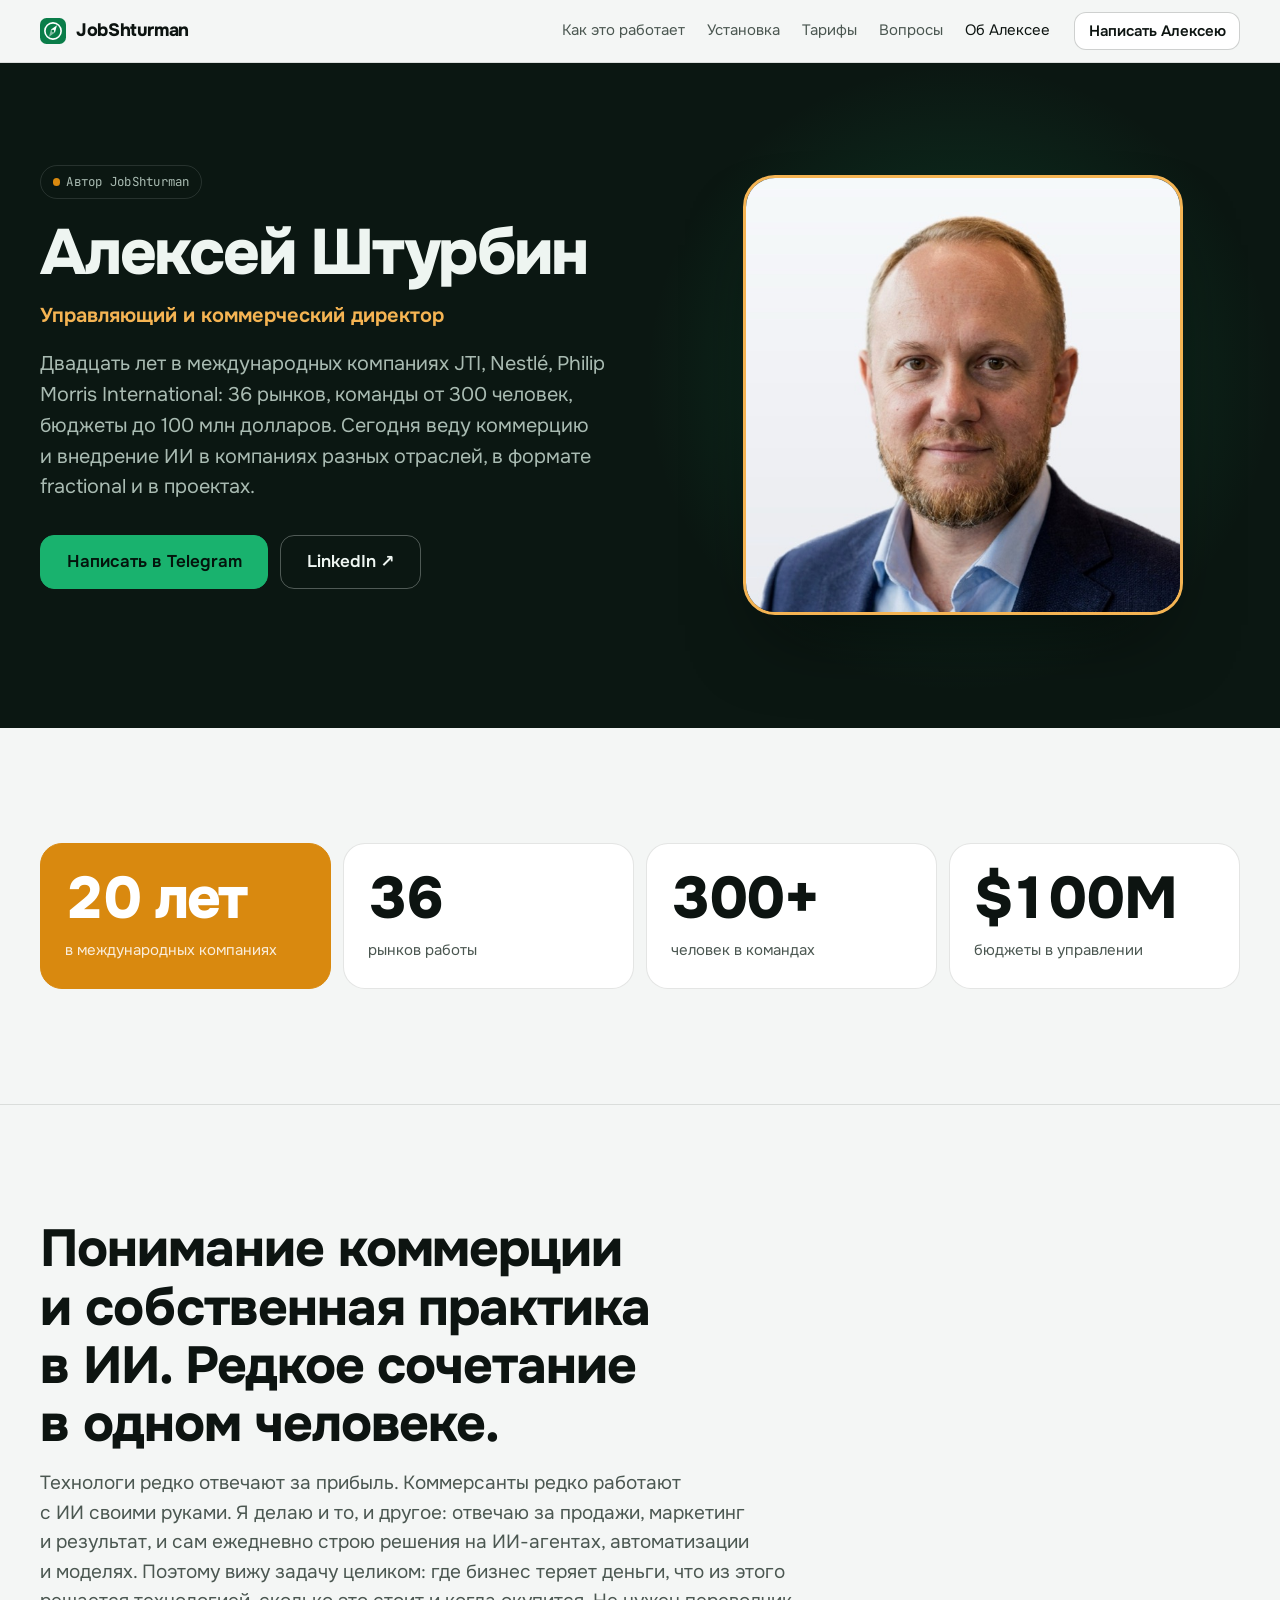
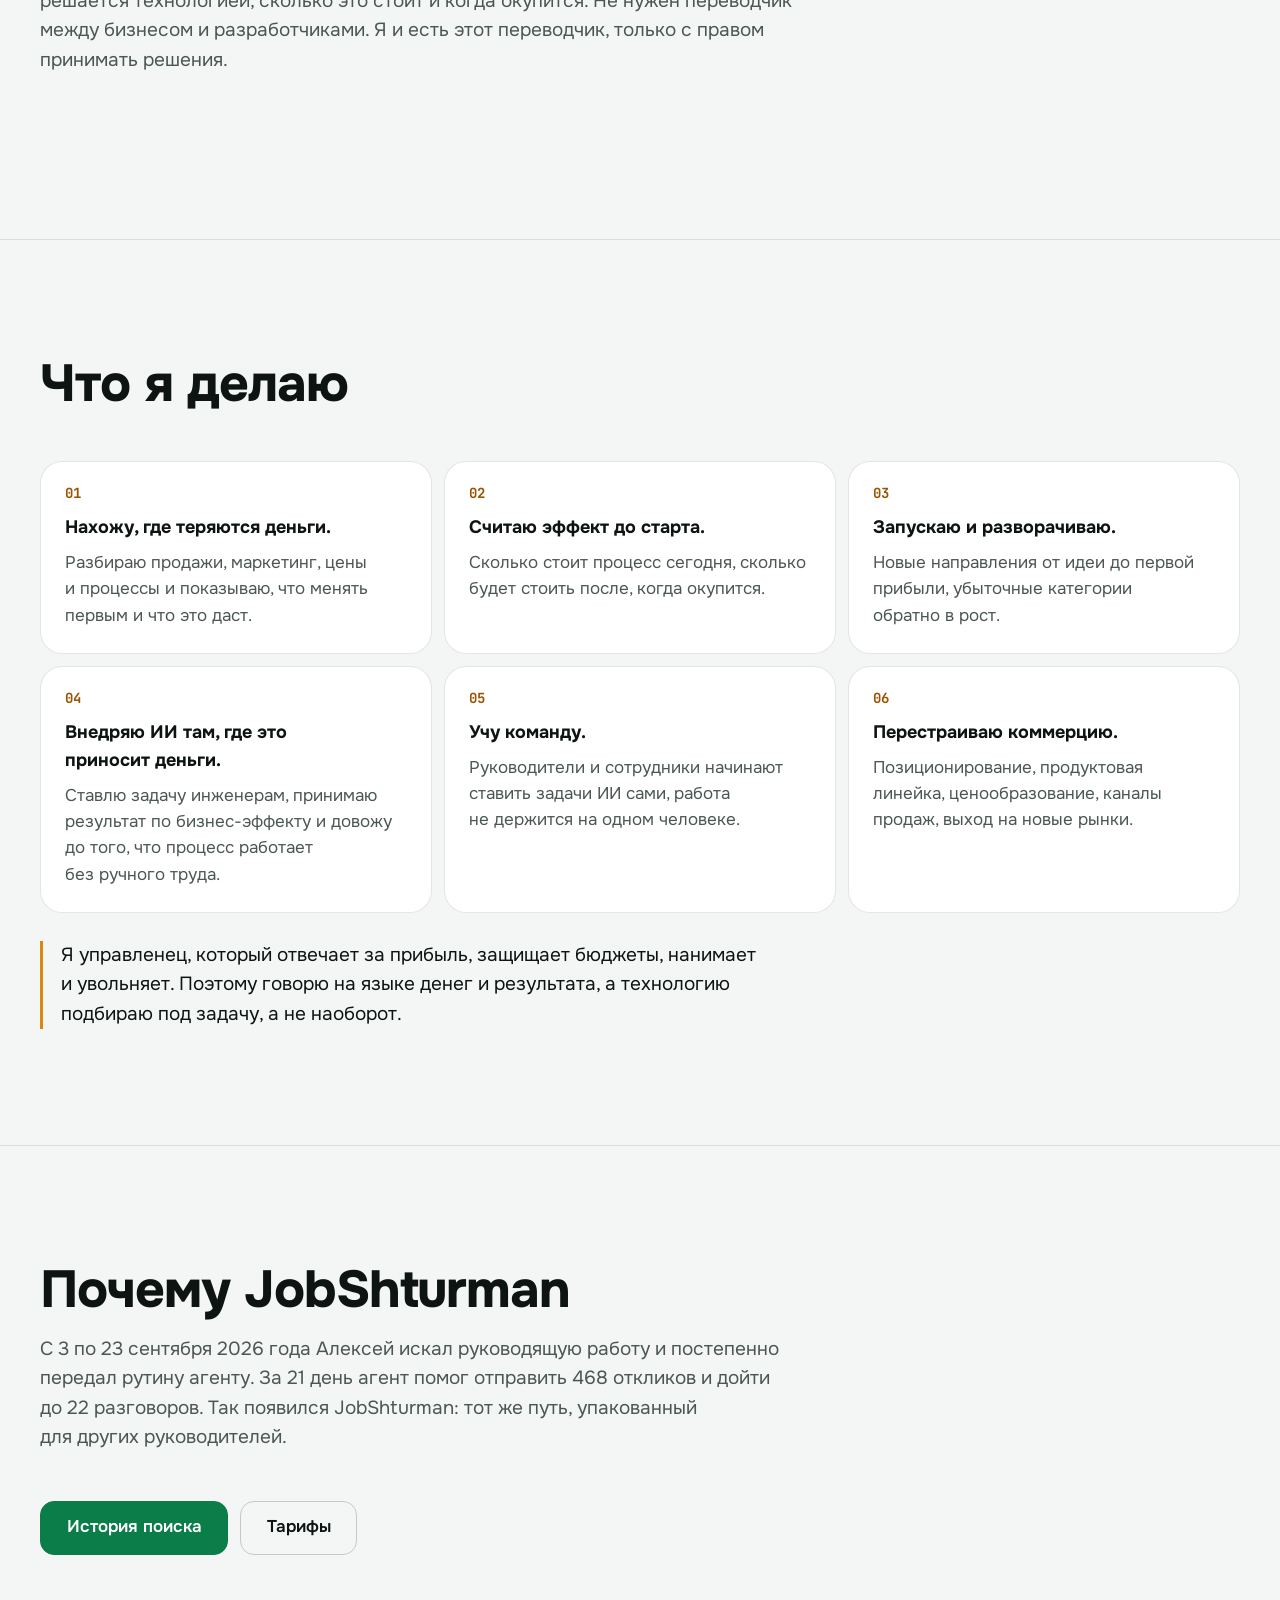
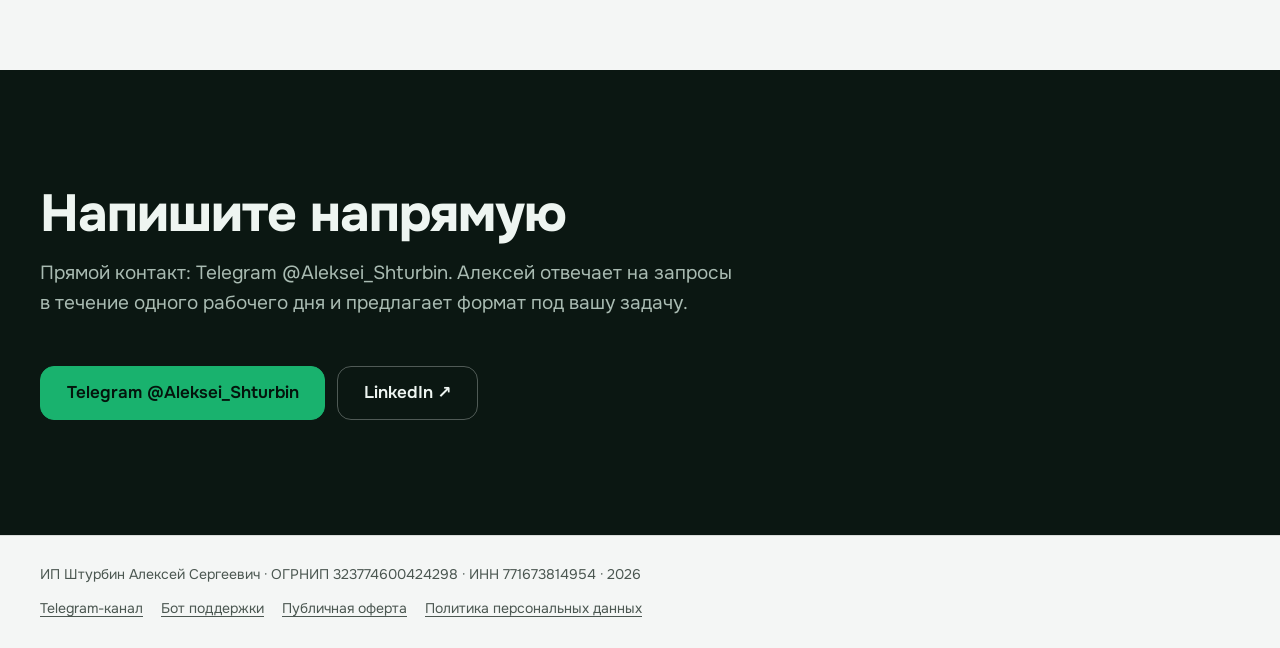
==== commit 5cf84490: "feat(landing): компас (favicon и значок в шапке), окно терминала, «Что-то пошло не так?», политика П" ====
--- a/landing/alexey/index.html
+++ b/landing/alexey/index.html
@@ -18,6 +18,7 @@
     <link rel="stylesheet" href="../styles.css">
     <script>document.documentElement.classList.add("js");</script>
     <script src="../main.js" defer></script>
+    <link rel="icon" href="../favicon.svg" type="image/svg+xml">
   </head>
   <body>
     <a class="skip-link" href="#main">Перейти к содержимому</a>
@@ -122,6 +123,7 @@
         <li><a href="#tg-channel-todo" data-link="channel">Telegram-канал</a></li>
         <li><a href="#tg-bot-todo" data-link="bot">Бот поддержки</a></li>
         <li><a href="../oferta/">Публичная оферта</a></li>
+        <li><a href="../privacy/">Политика персональных данных</a></li>
       </ul>
     </footer>
   </body>
--- a/landing/styles.css
+++ b/landing/styles.css
@@ -131,8 +131,8 @@
   border-bottom: 1px solid var(--line);
 }
 .wordmark { display: inline-flex; align-items: center; gap: 10px; font-weight: 750; font-size: 1.125rem; letter-spacing: -0.02em; text-decoration: none; }
-.wordmark-mark { inline-size: 22px; block-size: 22px; border-radius: 7px; background: var(--agent-solid); position: relative; }
-.wordmark-mark::after { content: ""; position: absolute; inset: 6px 5px 6px 9px; border-radius: 2px 6px 6px 2px; background: #fff; clip-path: polygon(0 0, 100% 50%, 0 100%); }
+/* Компас на зелёном, тот же файл стоит фавиконом */
+.wordmark-mark { inline-size: 26px; block-size: 26px; flex: none; background: url("favicon.svg") center / contain no-repeat; }
 .site-header nav { display: flex; gap: 22px; margin-inline-start: auto; font-size: .9375rem; }
 .site-header nav a { text-decoration: none; color: var(--muted); }
 .site-header nav a:hover, .site-header nav a[aria-current] { color: var(--ink); }
@@ -404,6 +404,27 @@
 .copy code { flex: 1 1 220px; font-size: .8125rem; overflow-wrap: anywhere; }
 .copy-btn.is-done { color: var(--agent); border-color: var(--agent); }
 
+/* Установка одной командой: окно терминала с кнопкой «Скопировать» */
+.terminal-block { margin-block-start: 32px; max-inline-size: 960px; }
+.terminal-lead { color: var(--muted); margin-block-end: 12px; }
+.terminal.copy { display: block; margin: 0; padding: 0; border: 1px solid rgb(255 255 255 / 10%); border-radius: 14px; background: var(--hero-bg); color: #e8f2ec; overflow: hidden; box-shadow: 0 24px 50px -30px rgb(0 0 0 / 45%); color-scheme: dark; }
+.terminal-bar { display: flex; align-items: center; gap: 7px; padding: 10px 14px; border-bottom: 1px solid rgb(255 255 255 / 8%); font-size: .75rem; color: rgb(232 242 236 / 55%); }
+.terminal-bar i { inline-size: 11px; block-size: 11px; border-radius: 50%; background: rgb(255 255 255 / 16%); }
+.terminal-bar span { margin-inline-start: 8px; font-family: var(--mono); }
+.terminal-body { display: flex; flex-wrap: wrap; align-items: center; gap: 10px 12px; padding: 16px; }
+.terminal-prompt { font-family: var(--mono); color: #33d18b; font-weight: 700; }
+.terminal-body code { flex: 1 1 0; min-inline-size: 0; font-family: var(--mono); font-size: .8125rem; color: #e8f2ec; white-space: nowrap; overflow-x: auto; scrollbar-width: thin; padding-block: 4px; }
+.terminal .copy-btn { flex: none; color: #e8f2ec; background: rgb(255 255 255 / 6%); border-color: rgb(255 255 255 / 22%); }
+.terminal .copy-btn.is-done { color: #33d18b; border-color: #33d18b; }
+
+/* «Что-то пошло не так?»: помогают люди, поэтому янтарный */
+.help-card { display: flex; flex-wrap: wrap; align-items: center; gap: 16px 20px; margin-block-start: 20px; max-inline-size: 960px; padding: 18px 20px; border-radius: var(--radius); background: var(--people-soft); border: 1px solid color-mix(in srgb, var(--people-solid) 35%, transparent); }
+.help-icon { inline-size: 52px; block-size: 52px; flex: none; display: grid; place-items: center; border-radius: 50%; background: var(--people-solid); color: #fff; }
+.help-icon svg { inline-size: 28px; block-size: 28px; fill: none; stroke: currentColor; stroke-width: 1.8; stroke-linecap: round; stroke-linejoin: round; }
+.help-icon circle { fill: currentColor; stroke: none; }
+.help-text { flex: 1 1 200px; }
+.help-title { font-weight: 700; font-size: 1.0625rem; color: var(--people); }
+
 .app { border-radius: 16px; overflow: hidden; border: 1px solid var(--line-strong); background: #fbfbfa; color: #111; color-scheme: light; box-shadow: 0 30px 60px -30px rgb(0 0 0 / 35%); }
 .app-claude { background: #faf9f5; }
 .app-bar { display: flex; align-items: center; gap: 10px; padding: 12px 16px; border-bottom: 1px solid rgb(0 0 0 / 8%); font-size: .9375rem; }
@@ -417,8 +438,10 @@
 .allow { font: 600 .8125rem/1 var(--font); background: var(--you-solid); color: #fff; padding: .55em .85em; border-radius: 8px; }
 .msg.ok { color: #07633a; background: #e2f4ea; font-size: .8125rem; }
 .app-input { margin: 0 16px 16px; display: flex; align-items: center; justify-content: space-between; padding: 12px 14px; border-radius: 14px; border: 1px solid rgb(0 0 0 / 12%); color: #8a8a8a; font-size: .9375rem; background: #fff; }
-.app-input i { inline-size: 28px; block-size: 28px; border-radius: 50%; background: #111; }
-.app-claude .app-input i { background: #d97757; }
+/* Кнопка отправки как в приложениях: у Codex стрелка вверх в круге, у Claude стрелка ввода на оранжевом */
+.send { inline-size: 32px; block-size: 32px; display: grid; place-items: center; flex: none; border-radius: 50%; background: #111; color: #fff; }
+.send svg { inline-size: 18px; block-size: 18px; fill: none; stroke: currentColor; stroke-width: 2.4; stroke-linecap: round; stroke-linejoin: round; }
+.send-claude { border-radius: 10px; background: #d97757; }
 .js .app .msg { opacity: 0; translate: 0 8px; }
 .app.is-playing .msg { animation: msg-in .45s var(--ease) forwards; animation-delay: calc(var(--i) * 900ms + 200ms); }
 @keyframes msg-in { to { opacity: 1; translate: 0 0; } }
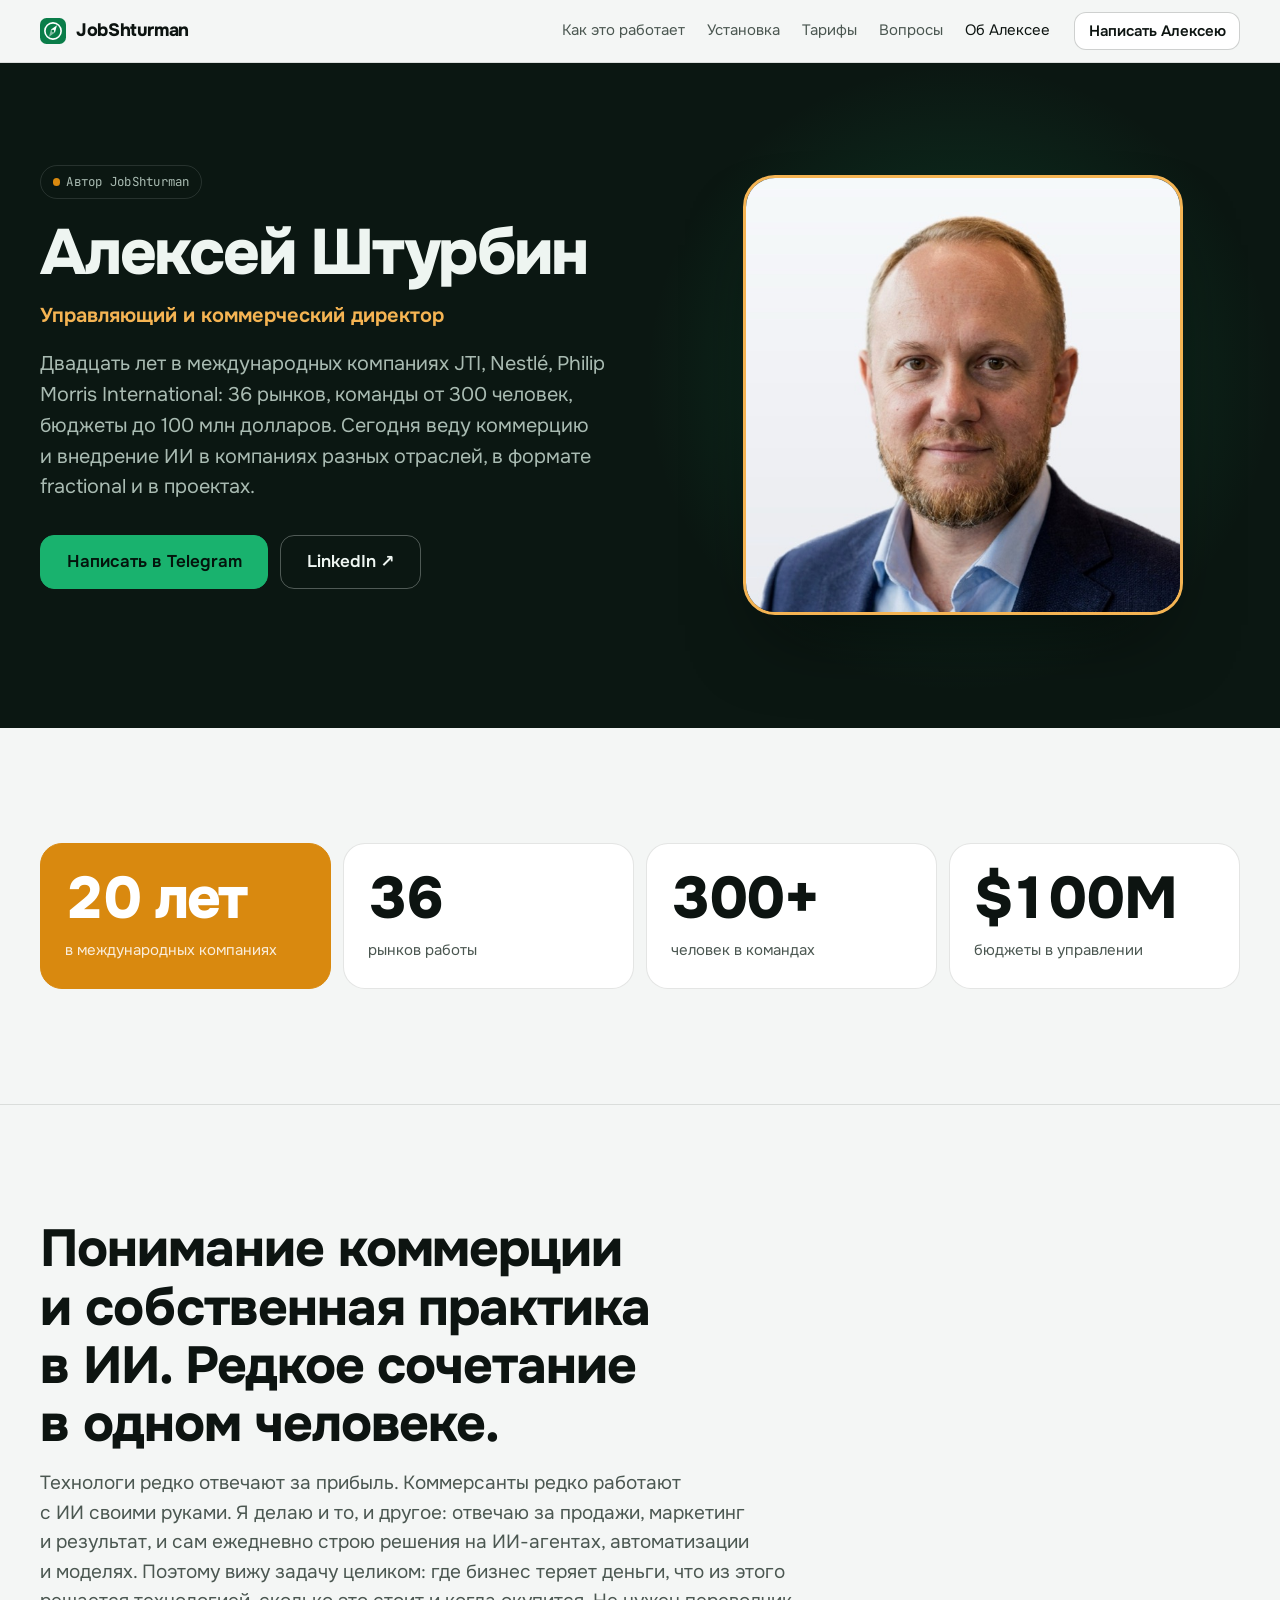
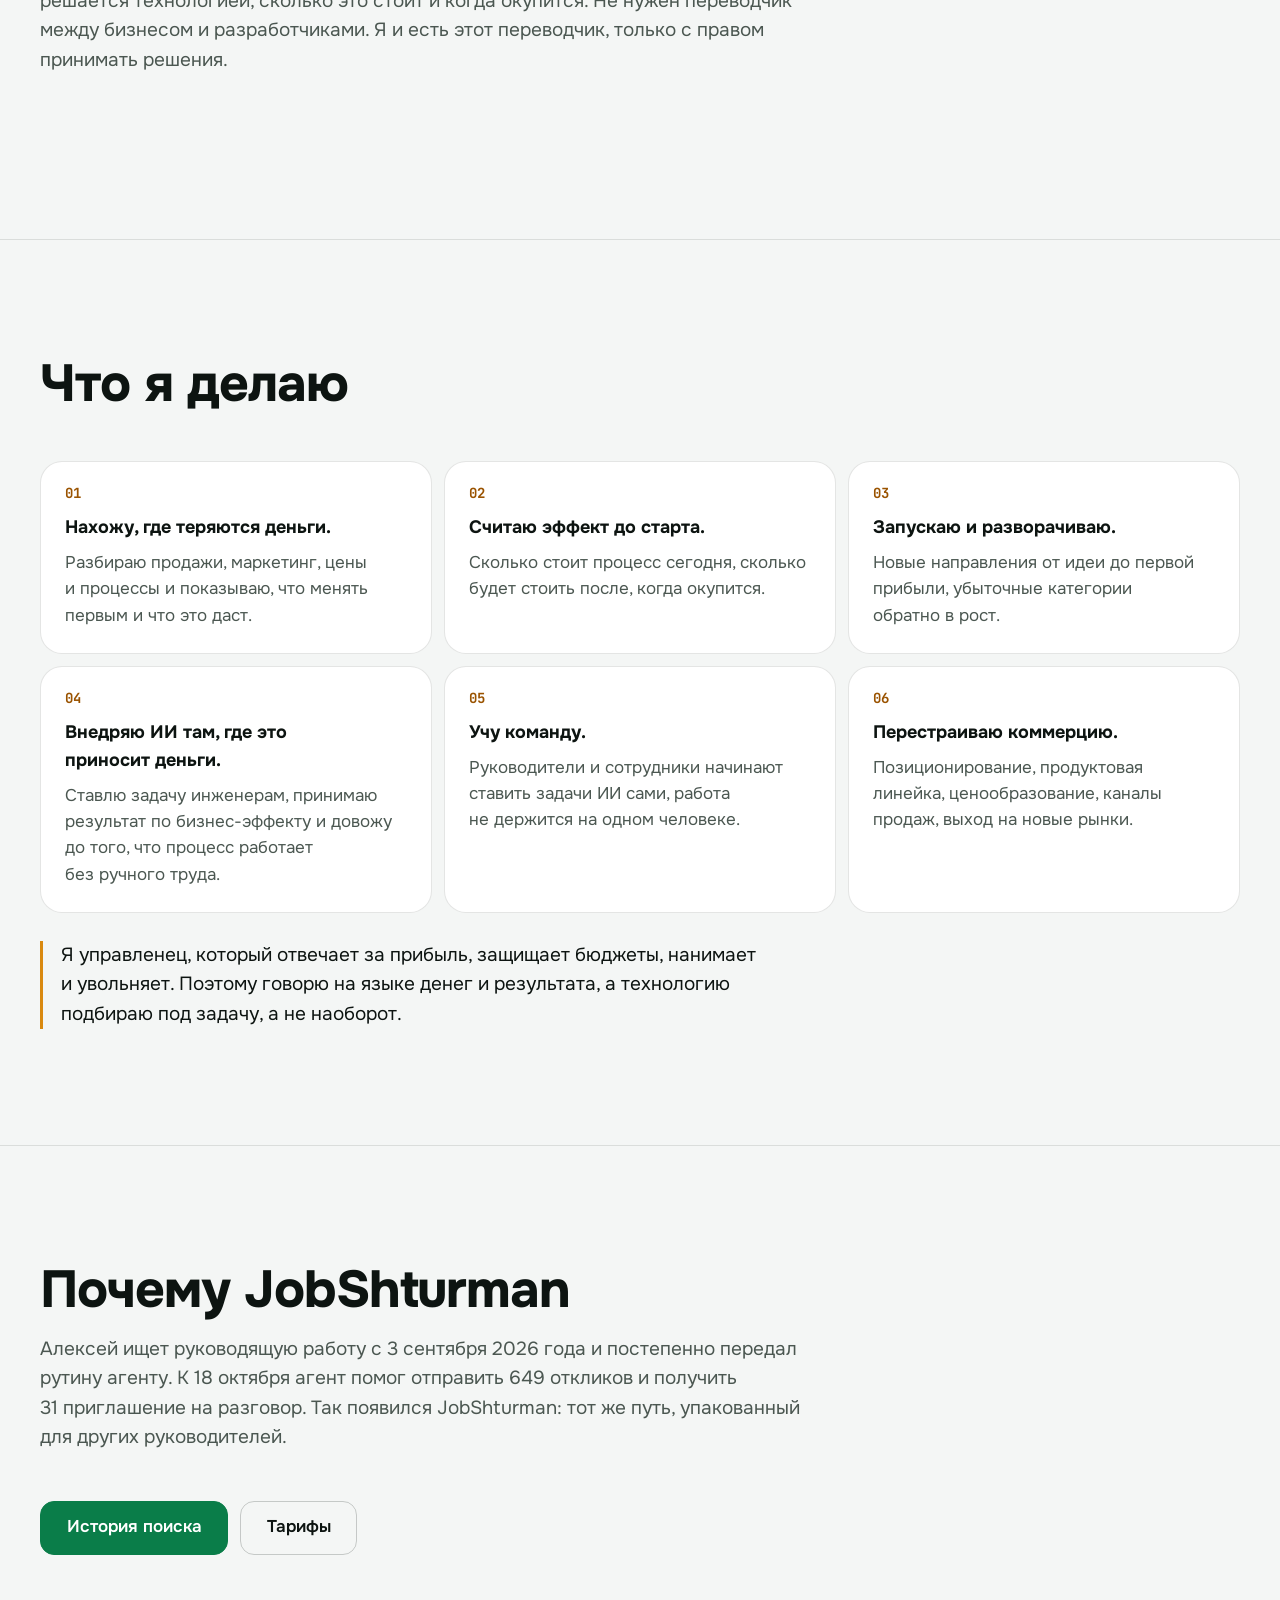
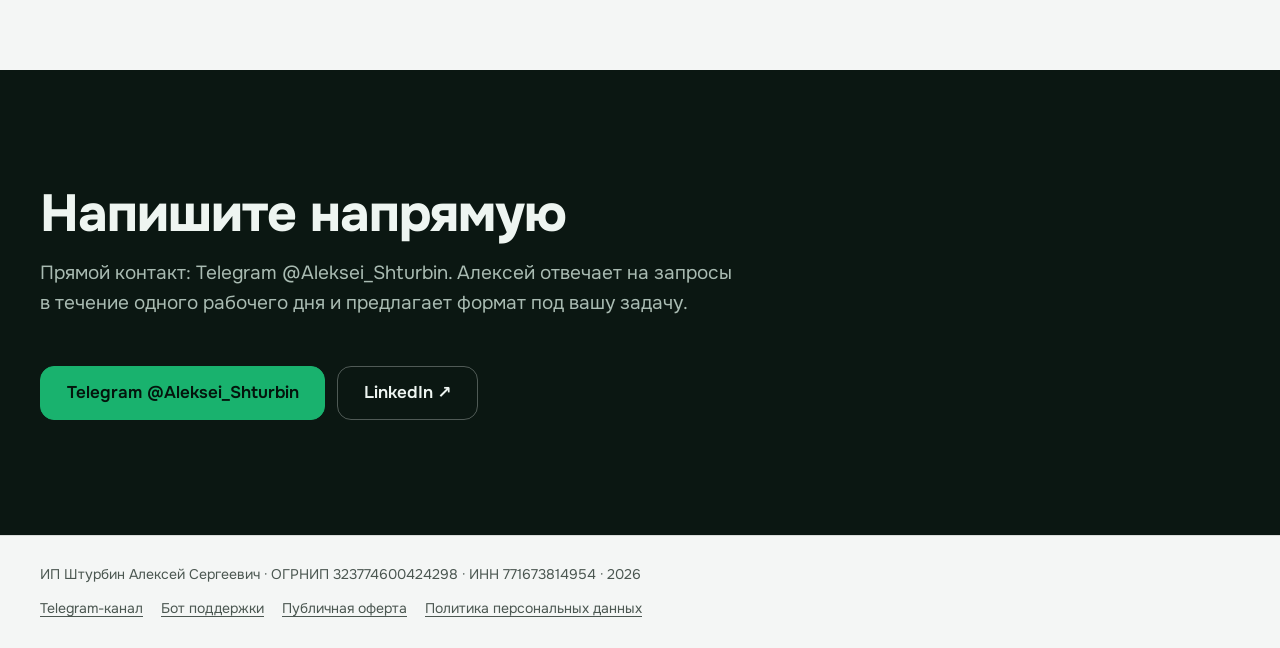
==== commit dca746d2: "feat: JobShturman 0.3.0 — methodology editor, schedule and help, vacancy ranking 1–5, no pauses ## C" ====
--- a/landing/alexey/index.html
+++ b/landing/alexey/index.html
@@ -31,7 +31,7 @@
         <a href="../#faq">Вопросы</a>
         <a href="./" aria-current="page">Об Алексее</a>
       </nav>
-      <a class="button small" href="https://t.me/Aleksei_Shturbin" data-link="author">Написать Алексею</a>
+      <a class="button small header-cta" href="https://t.me/Aleksei_Shturbin" data-link="author" aria-label="Написать Алексею в Telegram"><svg class="tg-icon" viewBox="0 0 24 24" aria-hidden="true"><path d="M9.04 15.6l-.38 5.3c.54 0 .78-.23 1.06-.51l2.55-2.44 5.28 3.87c.97.53 1.65.25 1.91-.89l3.46-16.2c.31-1.43-.52-1.99-1.46-1.64L1.15 10.9c-1.39.54-1.37 1.32-.24 1.67l5.2 1.62L18.2 6.6c.57-.38 1.09-.17.66.21z"/></svg><span class="header-cta-label">Написать Алексею</span></a>
     </header>
 
     <main id="main" tabindex="-1">
@@ -94,7 +94,7 @@
         <div class="wrap">
           <div class="section-head">
             <h2 id="why-title">Почему <span data-brand>JobShturman</span></h2>
-            <p>С 3 по 23 сентября 2026 года Алексей искал руководящую работу и постепенно передал рутину агенту. За 21 день агент помог отправить 468 откликов и дойти до 22 разговоров. Так появился <span data-brand>JobShturman</span>: тот же путь, упакованный для других руководителей.</p>
+            <p>Алексей ищет руководящую работу с 3 сентября 2026 года и постепенно передал рутину агенту. К 18 октября агент помог отправить 649 откликов и получить 31 приглашение на разговор. Так появился <span data-brand>JobShturman</span>: тот же путь, упакованный для других руководителей.</p>
           </div>
           <div class="actions">
             <a class="button primary large" href="../#story">История поиска</a>
--- a/landing/styles.css
+++ b/landing/styles.css
@@ -99,6 +99,9 @@
 .dot-agent { background: var(--agent-solid); }
 .dot-you { background: var(--you-solid); }
 .dot-people { background: var(--people-solid); }
+/* Цветная точка не отрывается от своей строки: каждый помощник с новой строки, точка склеена с первым словом */
+.who-line { display: block; }
+.nowrap { white-space: nowrap; }
 .tag { display: inline-flex; align-items: center; gap: .4em; font-size: .8125rem; font-weight: 600; padding: .3em .7em; border-radius: 999px; }
 .tag::before { content: ""; inline-size: .5em; block-size: .5em; border-radius: 50%; background: currentColor; }
 .tag-agent { color: var(--agent); background: var(--agent-soft); }
@@ -130,6 +133,8 @@
   backdrop-filter: blur(12px); -webkit-backdrop-filter: blur(12px);
   border-bottom: 1px solid var(--line);
 }
+.header-cta { display: inline-flex; align-items: center; gap: 8px; }
+.tg-icon { display: none; inline-size: 20px; block-size: 20px; fill: currentColor; }
 .wordmark { display: inline-flex; align-items: center; gap: 10px; font-weight: 750; font-size: 1.125rem; letter-spacing: -0.02em; text-decoration: none; }
 /* Компас на зелёном, тот же файл стоит фавиконом */
 .wordmark-mark { inline-size: 26px; block-size: 26px; flex: none; background: url("favicon.svg") center / contain no-repeat; }
@@ -563,6 +568,11 @@
 }
 @media (max-width: 560px) {
   body { font-size: 1rem; }
+  /* Шапка на телефоне: плотный фон и круглая кнопка Telegram вместо «Написать Алексею» */
+  .site-header { background: var(--bg); backdrop-filter: none; -webkit-backdrop-filter: none; }
+  .header-cta { inline-size: 40px; block-size: 40px; padding: 0; justify-content: center; border-radius: 50%; background: #27a7e7; border-color: #27a7e7; color: #fff; }
+  .header-cta .tg-icon { display: block; inline-size: 22px; block-size: 22px; margin-inline-start: -2px; }
+  .header-cta-label { position: absolute; inline-size: 1px; block-size: 1px; overflow: hidden; clip-path: inset(50%); white-space: nowrap; }
   .need-list, .terms { grid-template-columns: 1fr; }
   .numbers > div { padding: 20px 18px; }
   .scene-body { padding: 14px; min-block-size: 330px; }
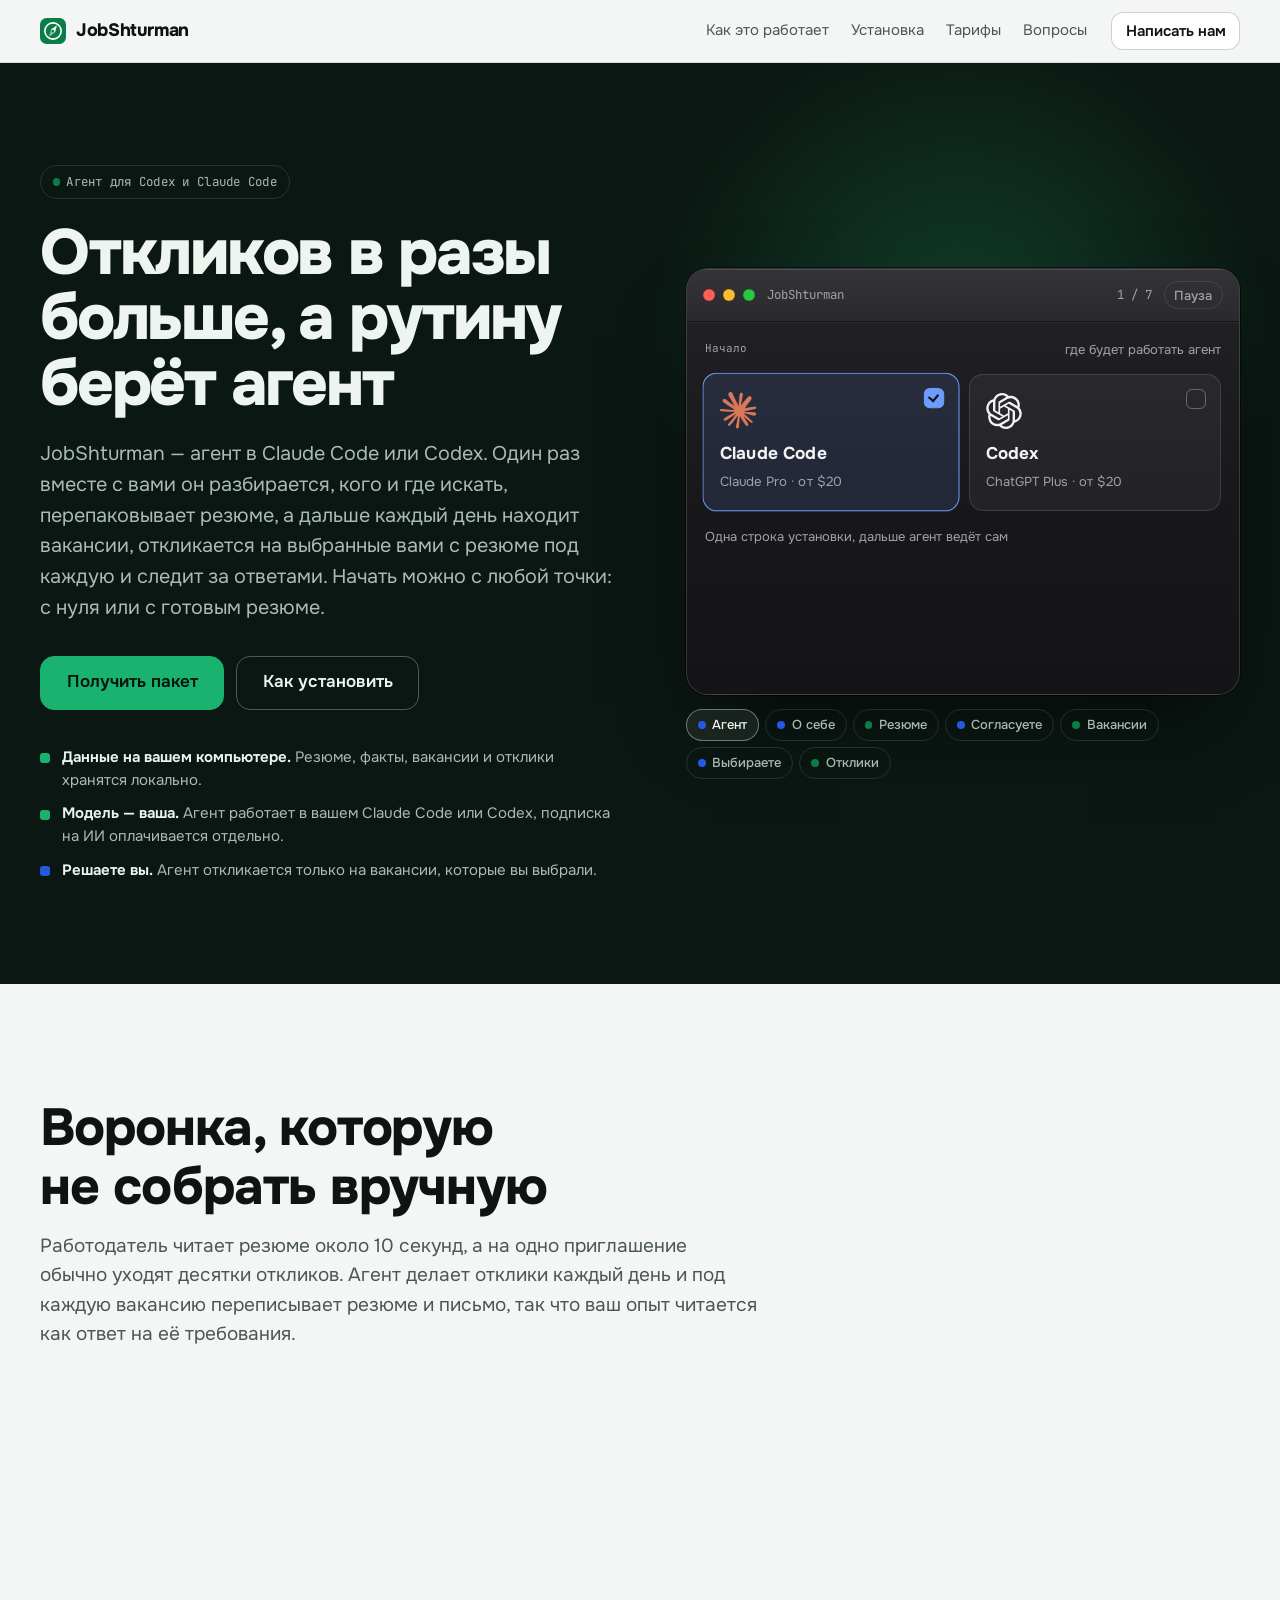
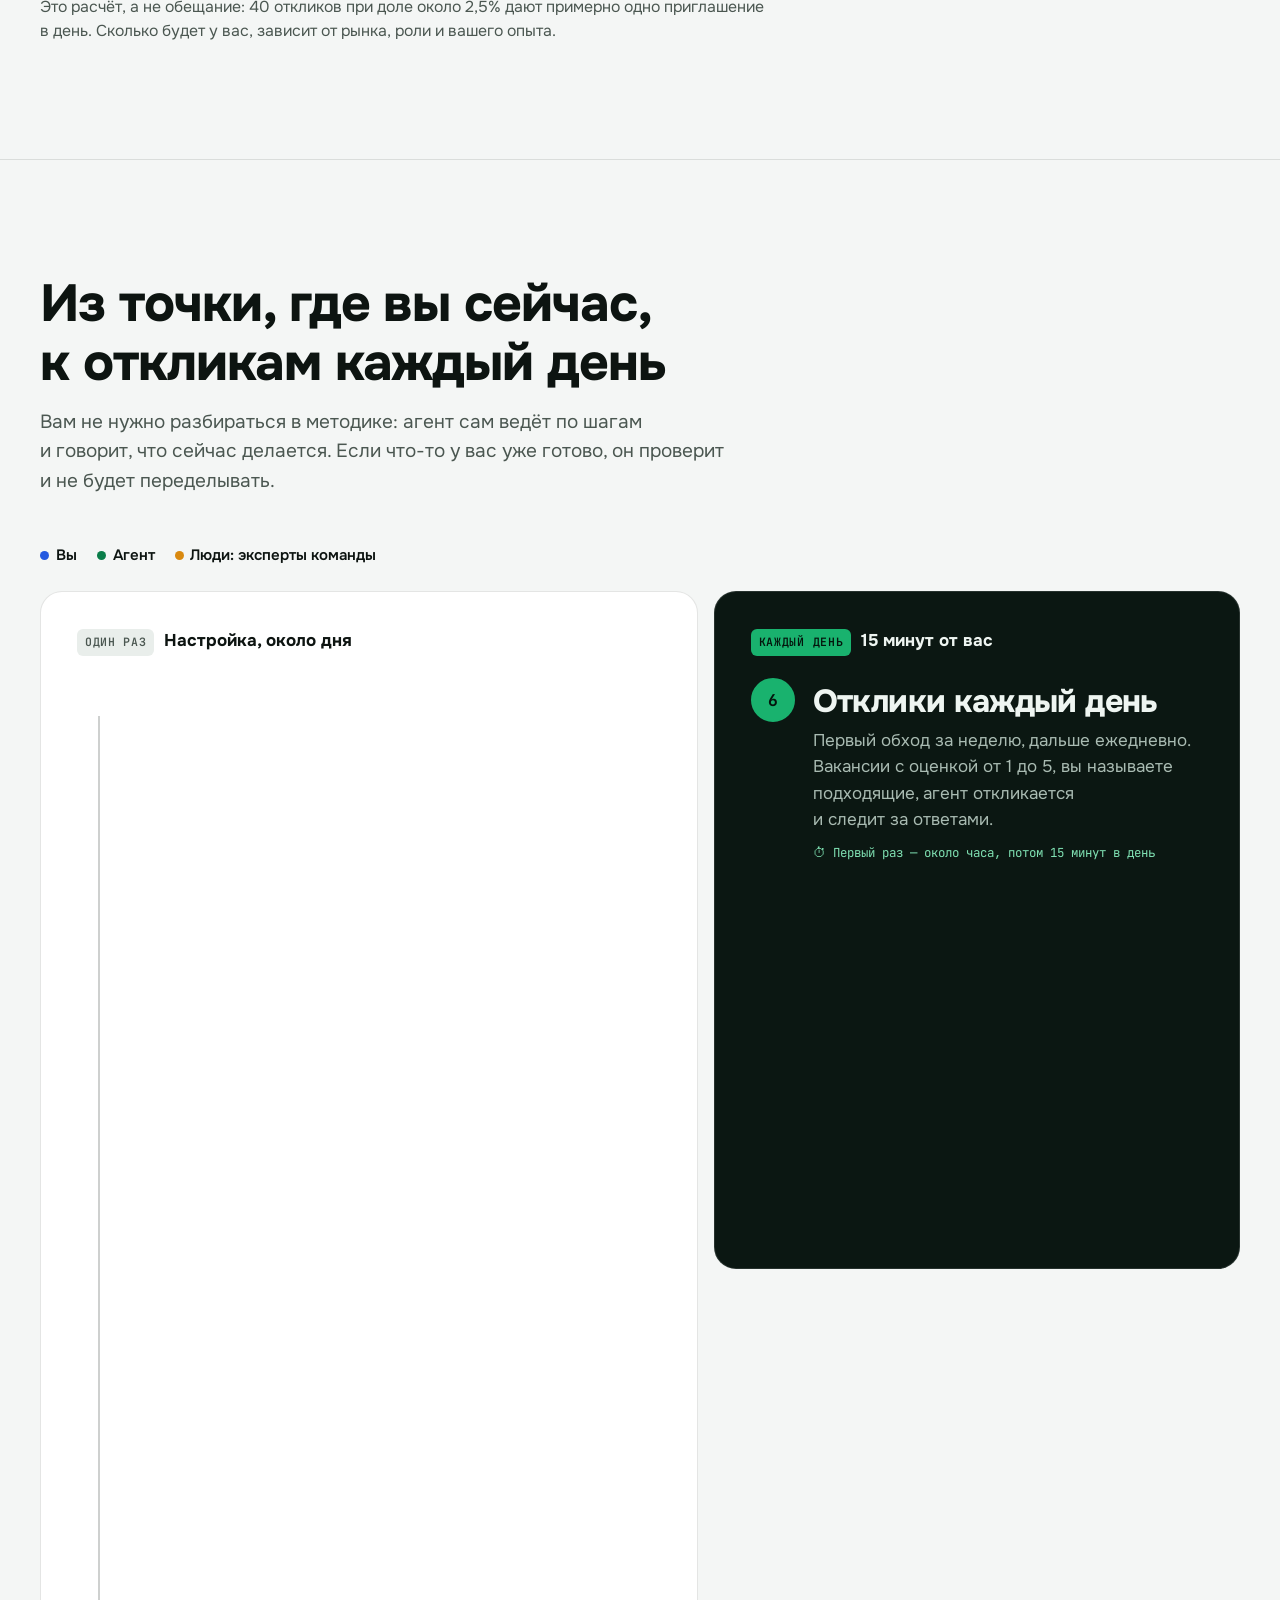
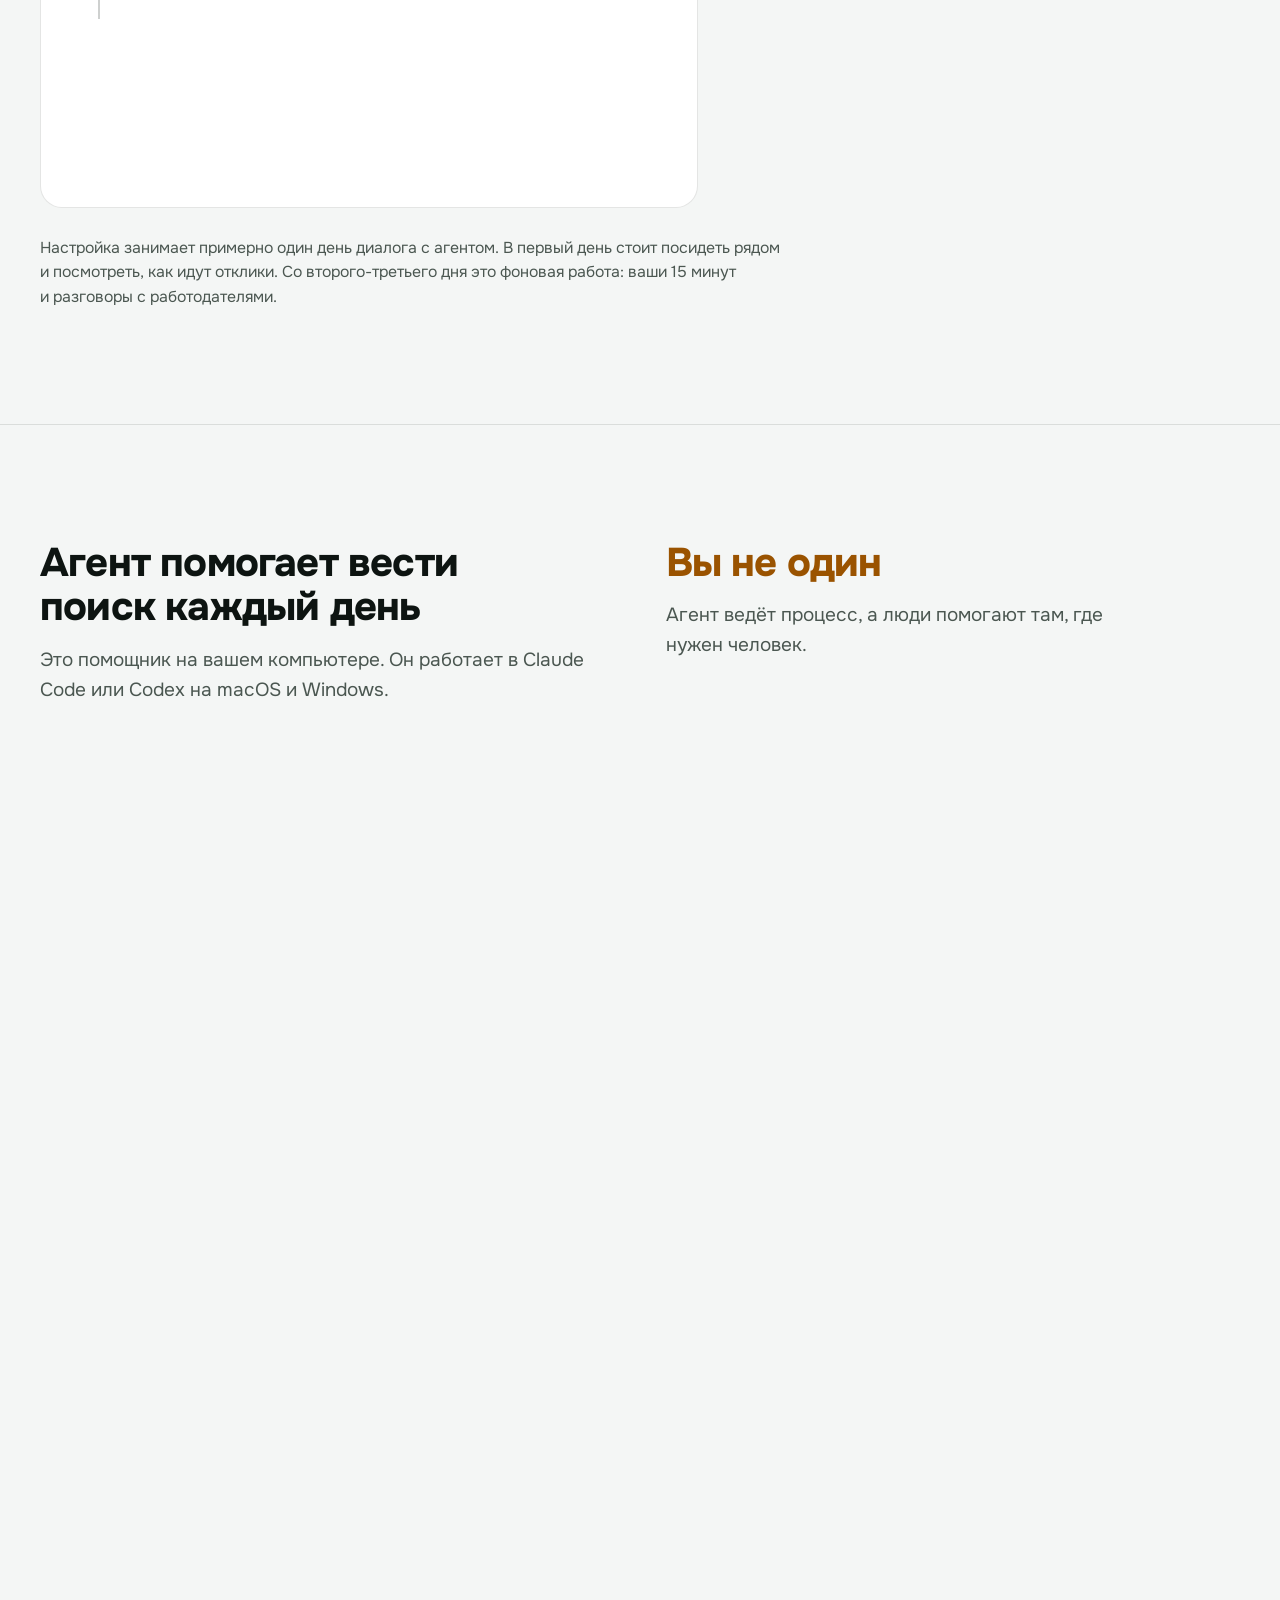
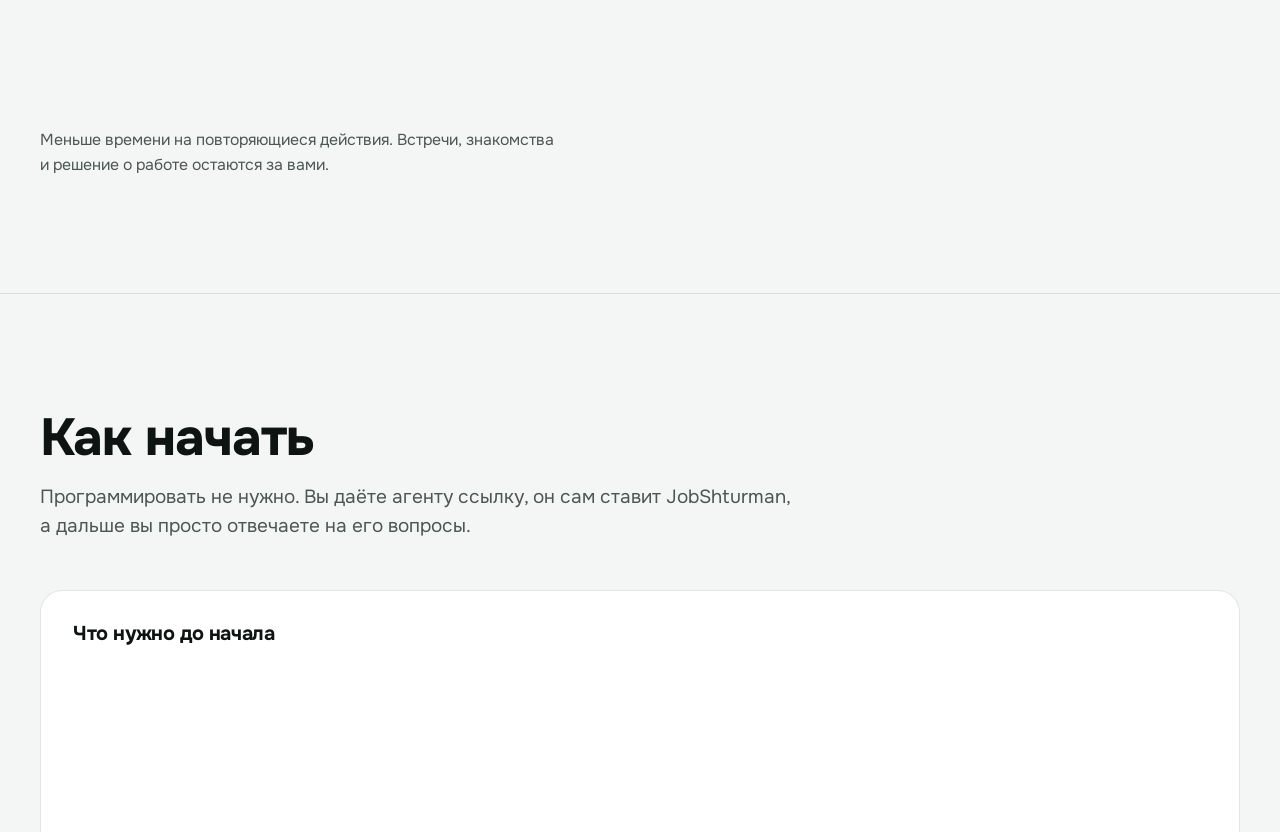
==== commit dde1027d: "fix(landing): depersonalized landing — methodology by a team of specialists ## Contribution — Zhdan " ====
--- a/landing/alexey/index.html
+++ b/landing/alexey/index.html
@@ -2,129 +2,12 @@
 <html lang="ru">
   <head>
     <meta charset="utf-8">
-    <meta name="viewport" content="width=device-width, initial-scale=1">
-    <meta name="color-scheme" content="light dark">
-    <title>Алексей Штурбин — автор JobShturman</title>
-    <meta name="description" content="Управляющий и коммерческий директор. Двадцать лет в JTI, Nestlé, Philip Morris International: 36 рынков, команды от 300 человек, бюджеты до 100 млн долларов. Автор JobShturman.">
-    <meta property="og:type" content="profile">
-    <meta property="og:locale" content="ru_RU">
-    <meta property="og:site_name" content="JobShturman" data-brand-attr="content">
-    <meta property="og:title" content="Алексей Штурбин — автор JobShturman" data-brand-attr="content">
-    <meta property="og:description" content="Двадцать лет в JTI, Nestlé, Philip Morris International: 36 рынков, команды от 300 человек, бюджеты до 100 млн долларов.">
-    <meta property="og:url" content="https://tools.owai.ru/jobshturman/alexey/">
-    <meta property="og:image" content="https://tools.owai.ru/jobshturman/alexey/alexey-shturbin.jpg">
-    <link rel="canonical" href="https://tools.owai.ru/jobshturman/alexey/">
-    <link rel="preload" href="../fonts/onest-cyrillic-wght-normal.woff2" as="font" type="font/woff2" crossorigin>
-    <link rel="stylesheet" href="../styles.css">
-    <script>document.documentElement.classList.add("js");</script>
-    <script src="../main.js" defer></script>
-    <link rel="icon" href="../favicon.svg" type="image/svg+xml">
+    <meta name="robots" content="noindex">
+    <meta http-equiv="refresh" content="0; url=../">
+    <link rel="canonical" href="../">
+    <title>JobShturman</title>
   </head>
   <body>
-    <a class="skip-link" href="#main">Перейти к содержимому</a>
-    <header class="site-header">
-      <a class="wordmark" href="../" aria-label="JobShturman, на главную" data-brand-attr="aria-label"><span class="wordmark-mark" aria-hidden="true"></span><span data-brand>JobShturman</span></a>
-      <nav aria-label="Разделы сайта">
-        <a href="../#path">Как это работает</a>
-        <a href="../#how">Установка</a>
-        <a href="../#tariffs">Тарифы</a>
-        <a href="../#faq">Вопросы</a>
-        <a href="./" aria-current="page">Об Алексее</a>
-      </nav>
-      <a class="button small header-cta" href="https://t.me/Aleksei_Shturbin" data-link="author" aria-label="Написать Алексею в Telegram"><svg class="tg-icon" viewBox="0 0 24 24" aria-hidden="true"><path d="M9.04 15.6l-.38 5.3c.54 0 .78-.23 1.06-.51l2.55-2.44 5.28 3.87c.97.53 1.65.25 1.91-.89l3.46-16.2c.31-1.43-.52-1.99-1.46-1.64L1.15 10.9c-1.39.54-1.37 1.32-.24 1.67l5.2 1.62L18.2 6.6c.57-.38 1.09-.17.66.21z"/></svg><span class="header-cta-label">Написать Алексею</span></a>
-    </header>
-
-    <main id="main" tabindex="-1">
-      <section class="hero profile-hero" aria-labelledby="profile-title">
-        <div class="hero-inner">
-          <div class="hero-text">
-            <p class="hero-kicker"><span class="dot dot-people" aria-hidden="true"></span><span>Автор <span data-brand>JobShturman</span></span></p>
-            <h1 id="profile-title">Алексей Штурбин</h1>
-            <p class="profile-role">Управляющий и коммерческий директор</p>
-            <p class="lead">Двадцать лет в международных компаниях JTI, Nestlé, Philip Morris International: 36 рынков, команды от 300 человек, бюджеты до 100 млн долларов. Сегодня веду коммерцию и внедрение ИИ в компаниях разных отраслей, в формате fractional и в проектах.</p>
-            <div class="actions">
-              <a class="button primary large" href="https://t.me/Aleksei_Shturbin" data-link="author">Написать в Telegram</a>
-              <a class="button ghost large" href="https://www.linkedin.com/in/alexey-shturbin">LinkedIn ↗</a>
-            </div>
-          </div>
-          <figure class="profile-photo">
-            <img src="alexey-shturbin.jpg" alt="Алексей Штурбин — управляющий и коммерческий директор" width="640" height="640" fetchpriority="high">
-          </figure>
-        </div>
-      </section>
-
-      <section class="band" aria-label="Алексей в цифрах">
-        <div class="wrap">
-          <dl class="numbers profile-numbers">
-            <div><dt>в международных компаниях</dt><dd>20&nbsp;лет</dd></div>
-            <div><dt>рынков работы</dt><dd>36</dd></div>
-            <div><dt>человек в командах</dt><dd>300+</dd></div>
-            <div><dt>бюджеты в управлении</dt><dd>$100M</dd></div>
-          </dl>
-        </div>
-      </section>
-
-      <section class="band" aria-labelledby="rare-title">
-        <div class="wrap">
-          <div class="section-head">
-            <h2 id="rare-title">Понимание коммерции и собственная практика в ИИ. Редкое сочетание в одном человеке.</h2>
-            <p>Технологи редко отвечают за прибыль. Коммерсанты редко работают с ИИ своими руками. Я делаю и то, и другое: отвечаю за продажи, маркетинг и результат, и сам ежедневно строю решения на ИИ-агентах, автоматизации и моделях. Поэтому вижу задачу целиком: где бизнес теряет деньги, что из этого решается технологией, сколько это стоит и когда окупится. Не нужен переводчик между бизнесом и разработчиками. Я и есть этот переводчик, только с правом принимать решения.</p>
-          </div>
-        </div>
-      </section>
-
-      <section class="band" aria-labelledby="does-title">
-        <div class="wrap">
-          <div class="section-head">
-            <h2 id="does-title">Что я делаю</h2>
-          </div>
-          <ol class="does">
-            <li><b>Нахожу, где теряются деньги.</b> Разбираю продажи, маркетинг, цены и процессы и показываю, что менять первым и что это даст.</li>
-            <li><b>Считаю эффект до старта.</b> Сколько стоит процесс сегодня, сколько будет стоить после, когда окупится.</li>
-            <li><b>Запускаю и разворачиваю.</b> Новые направления от идеи до первой прибыли, убыточные категории обратно в рост.</li>
-            <li><b>Внедряю ИИ там, где это приносит деньги.</b> Ставлю задачу инженерам, принимаю результат по бизнес-эффекту и довожу до того, что процесс работает без ручного труда.</li>
-            <li><b>Учу команду.</b> Руководители и сотрудники начинают ставить задачи ИИ сами, работа не держится на одном человеке.</li>
-            <li><b>Перестраиваю коммерцию.</b> Позиционирование, продуктовая линейка, ценообразование, каналы продаж, выход на новые рынки.</li>
-          </ol>
-          <p class="profile-note">Я управленец, который отвечает за прибыль, защищает бюджеты, нанимает и увольняет. Поэтому говорю на языке денег и результата, а технологию подбираю под задачу, а не наоборот.</p>
-        </div>
-      </section>
-
-      <section class="band" aria-labelledby="why-title">
-        <div class="wrap">
-          <div class="section-head">
-            <h2 id="why-title">Почему <span data-brand>JobShturman</span></h2>
-            <p>Алексей ищет руководящую работу с 3 сентября 2026 года и постепенно передал рутину агенту. К 18 октября агент помог отправить 649 откликов и получить 31 приглашение на разговор. Так появился <span data-brand>JobShturman</span>: тот же путь, упакованный для других руководителей.</p>
-          </div>
-          <div class="actions">
-            <a class="button primary large" href="../#story">История поиска</a>
-            <a class="button ghost large" href="../#tariffs">Тарифы</a>
-          </div>
-        </div>
-      </section>
-
-      <section class="contact" aria-labelledby="contact-title">
-        <div class="wrap">
-          <div class="section-head">
-            <h2 id="contact-title">Напишите напрямую</h2>
-            <p>Прямой контакт: Telegram @Aleksei_Shturbin. Алексей отвечает на запросы в течение одного рабочего дня и предлагает формат под вашу задачу.</p>
-          </div>
-          <div class="actions">
-            <a class="button primary large" href="https://t.me/Aleksei_Shturbin" data-link="author">Telegram @Aleksei_Shturbin</a>
-            <a class="button ghost large" href="https://www.linkedin.com/in/alexey-shturbin">LinkedIn ↗</a>
-          </div>
-        </div>
-      </section>
-    </main>
-
-    <footer class="site-footer">
-      <p class="legal">ИП Штурбин Алексей Сергеевич · ОГРНИП 323774600424298 · ИНН 771673814954 · 2026</p>
-      <ul class="footer-links">
-        <li><a href="#tg-channel-todo" data-link="channel">Telegram-канал</a></li>
-        <li><a href="#tg-bot-todo" data-link="bot">Бот поддержки</a></li>
-        <li><a href="../oferta/">Публичная оферта</a></li>
-        <li><a href="../privacy/">Политика персональных данных</a></li>
-      </ul>
-    </footer>
+    <p><a href="../">Перейти на главную JobShturman</a></p>
   </body>
 </html>
